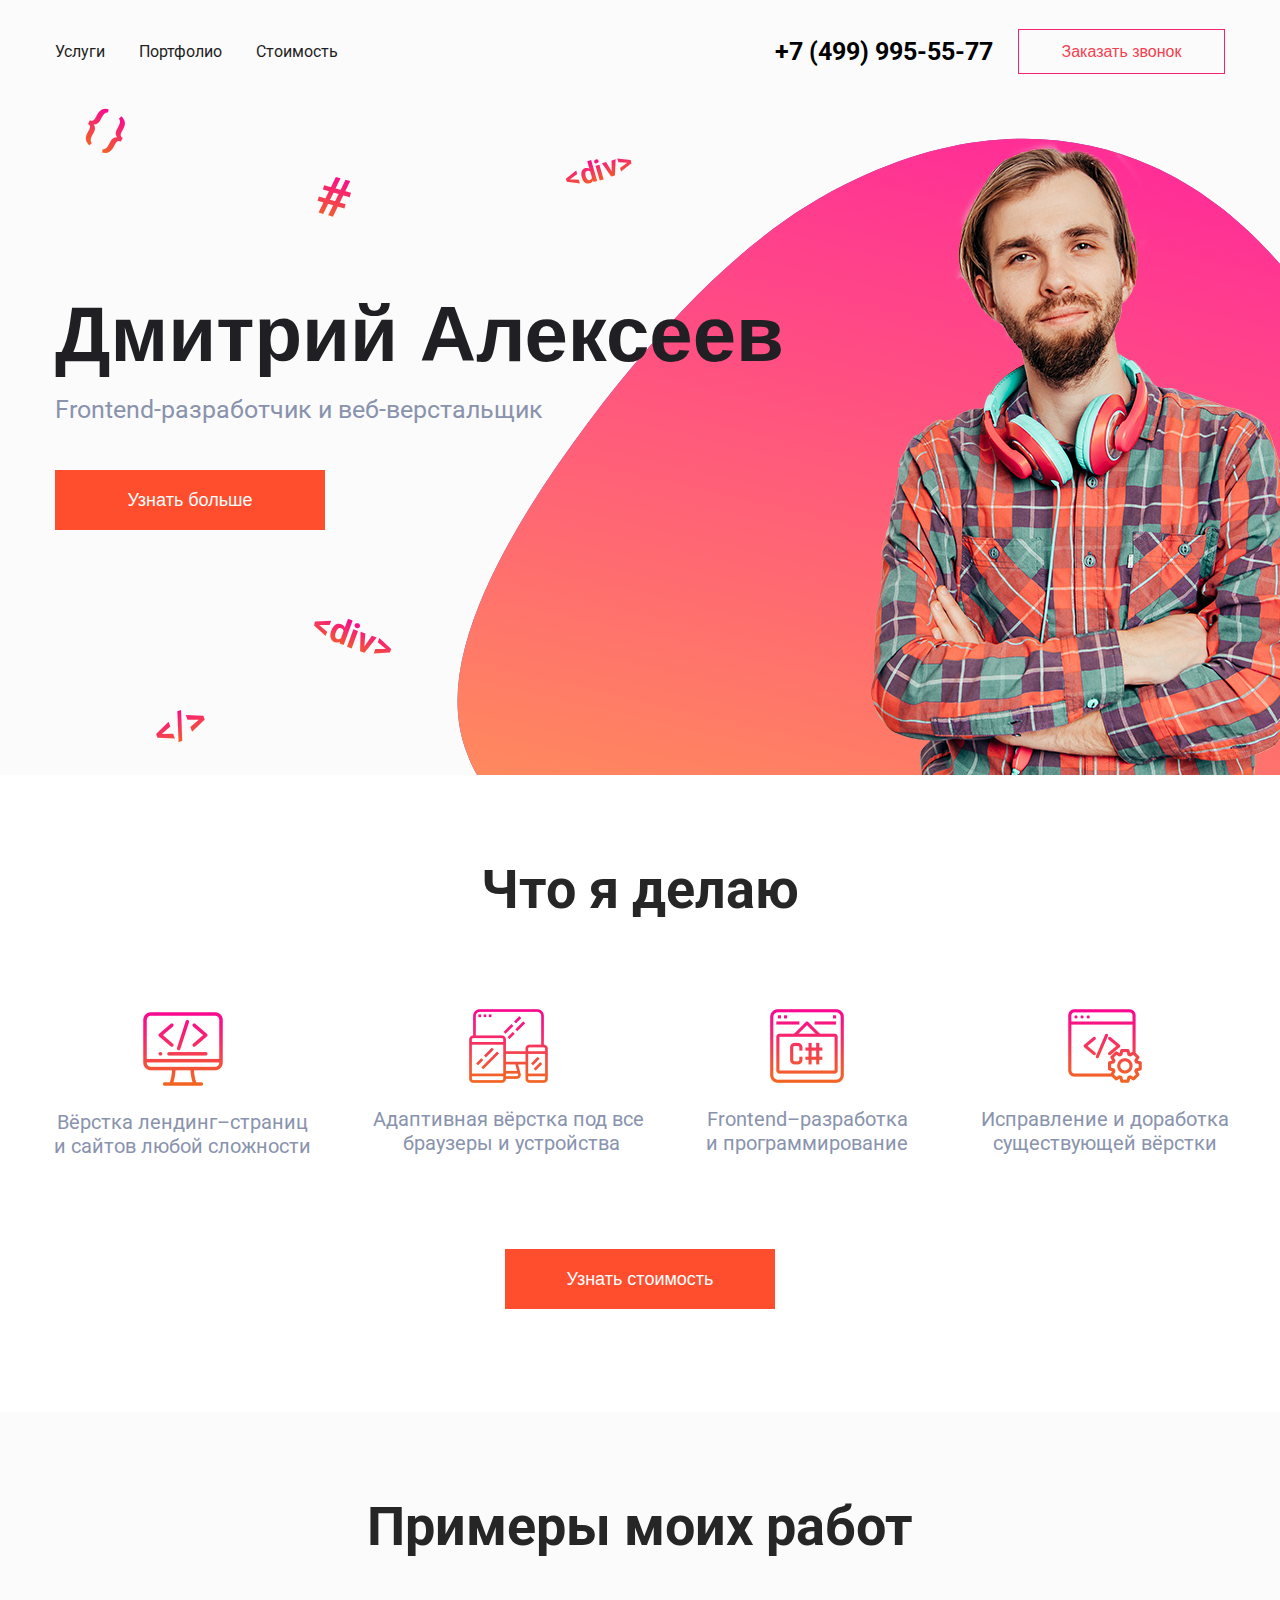
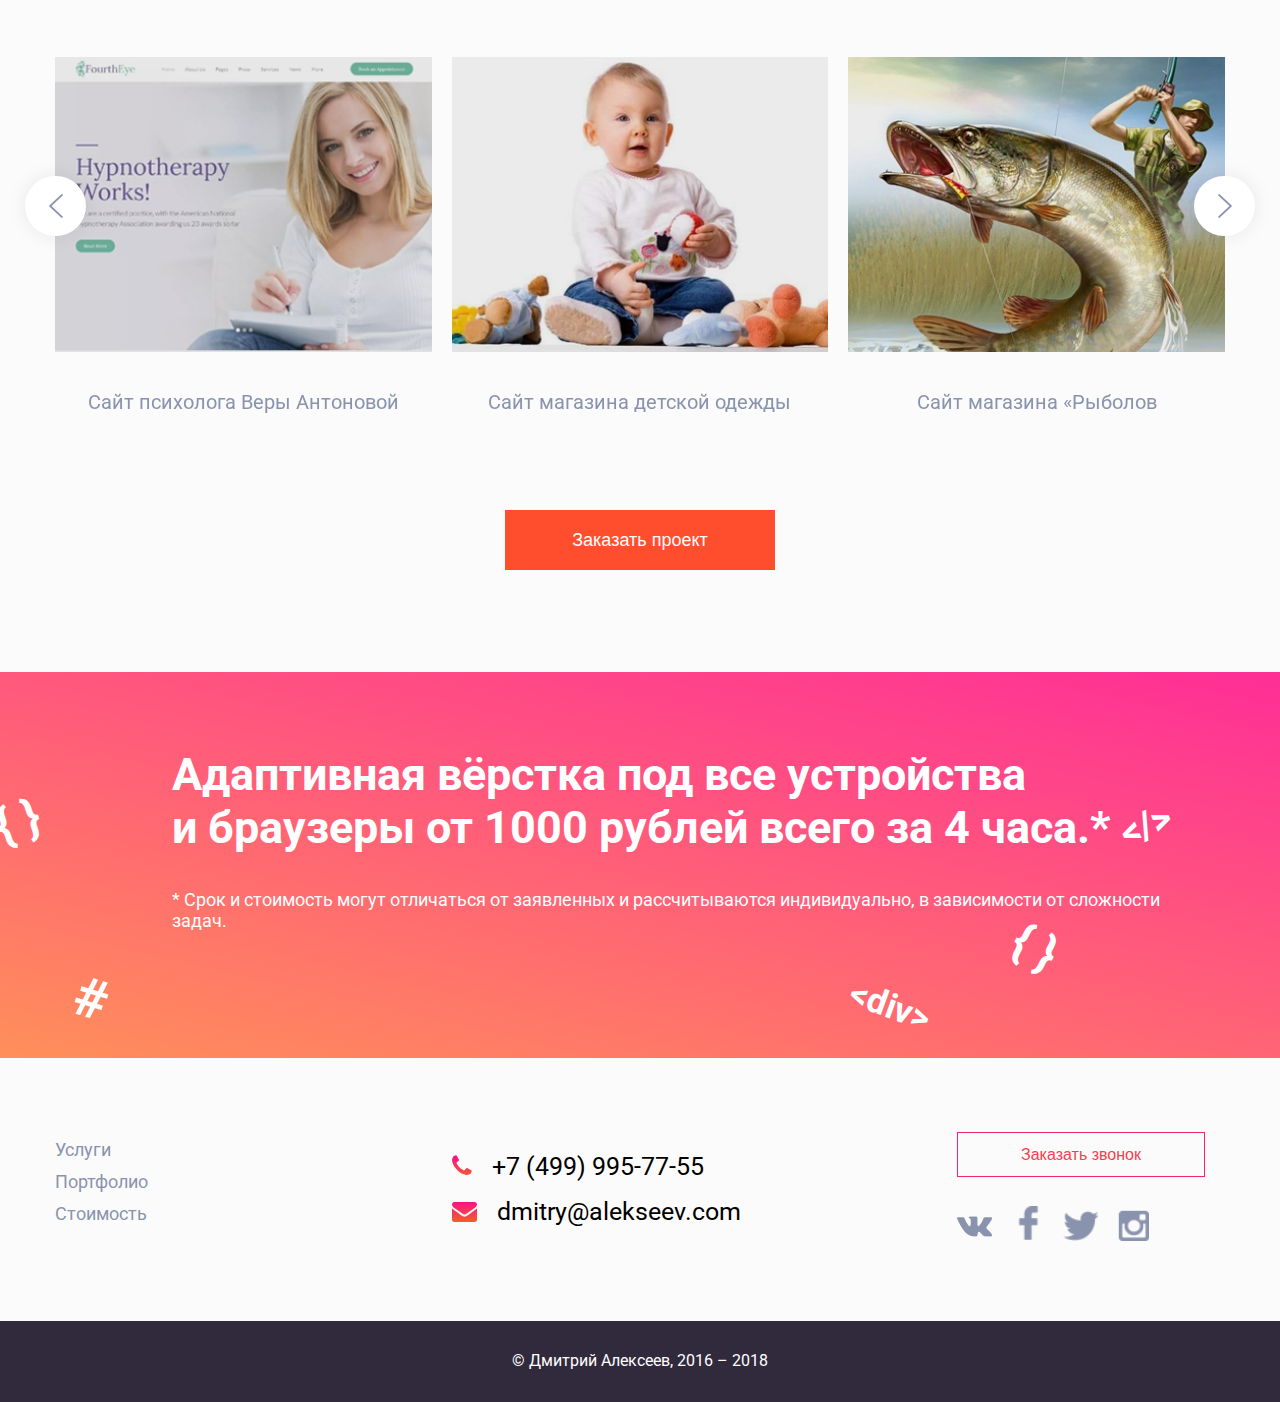
==== index.html @ 45c26850 "Добавлены HTML теги, сделана анимация тегов при загрузке страницы, добавлены Транзишины на Ховер эфф" ====
<!DOCTYPE html>
<html lang="ru">
<head>
  <meta charset="UTF-8">
  <meta name="viewport" content="width=device-width, initial-scale=1.0">
  <meta http-equiv="X-UA-Compatible" content="ie=edge">
  <link href="https://fonts.googleapis.com/css?family=Roboto:400,500,700,900&display=swap&subset=cyrillic" rel="stylesheet">
  <link href="http://allfont.ru/allfont.css?fonts=roboto-black" rel="stylesheet" type="text/css" />
  <link rel="stylesheet" href="fonts/font-awesome/css/font-awesome.min.css">
  <script type="text/javascript" nonce="7b78d84ae0e34d91a416f521a61" src="//local.adguard.org?ts=1567961744122&amp;type=content-script&amp;dmn=realfavicongenerator.net&amp;css=1&amp;js=1&amp;gcss=1&amp;rel=1&amp;rji=1"></script>
<script type="text/javascript" nonce="7b78d84ae0e34d91a416f521a61" src="//local.adguard.org?ts=1567961744122&amp;name=AdGuard%20Assistant&amp;name=AdGuard%20Extra&amp;type=user-script"></script><link rel="apple-touch-icon" sizes="180x180" href="/apple-touch-icon.png">
<link rel="icon" type="image/png" sizes="32x32" href="fonts/favicon_package/favicon-32x32.png">
<link rel="icon" type="image/png" sizes="16x16" href="fonts/favicon_package/favicon-16x16.png">
<link rel="manifest" href="/site.webmanifest">
<link rel="mask-icon" href="/safari-pinned-tab.svg" color="#5bbad5">
<meta name="msapplication-TileColor" content="#da532c">
<meta name="theme-color" content="#ffffff">
<link rel="stylesheet" href="Css/swiper.min.css">
<link rel="stylesheet" href="Css/main.css">
<link rel="stylesheet" href="css/media.css">
<title>Front-end developer</title>
</head>
<body>
<div class="modal-call">
    <div class="modal-content">
      <div class="modal-header">
        <h2 class="madal-header__heading">Заказать звонок</h2>
        <button class="close-btn"><span class="close"></span></button>
      </div>
      <div class="modal-body">
        <form action="#" class="modal-form">
          <input class="modal-form__phone" type="phone" placeholder="Введите Ваш номер телефона">
          <input class="modal-form__mail" type="email" placeholder="Введите Ваш email">
          <input class="modal-form__btn" type="submit"></input>
        </form>
      </div>
    </div>
</div>
<div class="modal-more">
  <div class="modal-content">
    <div class="modal-header">
      <h2 class="madal-header__heading">Заказать звонок</h2>
      <button class="close-btn"><span class="close"></span></button>
    </div>
    <div class="modal-body">
      <form action="#" class="modal-form">
        <input class="modal-form__name" type="text" placeholder="Введите Ваше ФИО" name="phone">
        <input class="modal-form__phone" type="phone" placeholder="Введите Ваш номер телефона" name="phone">
        <input class="modal-form__mail" type="email" placeholder="Введите Ваш email" name="mail">
        <input class="modal-form__btn" type="submit"></input>
      </form>
    </div>
  </div>
</div>
<header class="header">
  <div class="container flex-container">
      <div class="mob-menu-wrapper">
        <div class="burger">
            <a class="burger__btn" href="#">
              <span class="burger__line"></span>
            </a>
          </div>
          <nav class="nav">
            <ul class="menu">
              <li class="menu__item"><a href="#skills">Услуги</a></li>
              <li class="menu__item"><a href="#cases">Портфолио</a></li>
              <li class="menu__item"><a href="#price">Стоимость</a></li>
            </ul>
          </nav>
      </div>
        <div class="header-contact flex-container">
          <a href="tel:+7 (499) 995-55-77" class="header-contact__phone">+7 (499) 995-55-77</a>
          <button class="header-contact__button button_empty">Заказать звонок</button>
          <button class="mob-btn"><span><i class="fa fa-phone fa-2x" aria-hidden="true"></i></span></button>
        </div>
        <div class="html-tegs">
          <span class="html-teg__item header__item_div">&lt;div&gt; </span>
          <span class="html-teg__item header__item_div1">&lt;div&gt;</span>
          <span class="html-teg__item header__item_grid">#</span>
          <span class="html-teg__item header__item_brackets">{ }</span>
          <span class="html-teg__item header__item_close">&lt;/&gt;</span>
        </div> 
  </div>
      <div class="bg-wrapper">
        <div class="container">
          <div class="developer-wrapper flex-container">
            <div class="developer">
              <h1 class="developer__name">Дмитрий Алексеев</h1>
              <span class="developer__desc">Frontend-разработчик и веб-верстальщик</span>
              <button class="header__btn button_fill">Узнать больше</button>
            </div>
            <div class="developer-img">
              <img class="developer-img__photo" src="img/person.png" alt="Фото Разработчика">
            </div>
          </div>
        </div>
      </div>
</header>
<main class="main">
  <section class="skills" id="skills">
    <div class="container">
        <h2 class="heading">Что я делаю</h2>
        <div class="skills__item-wrapper flex-container">
            <div class="skills__item">
                <img src="img/tools-and-utensils.png" alt="Значек верстки" class="skills__img">
                <span class="skills__desc img-desc">Вёрстка лендинг–страниц
                    и&nbsp;сайтов любой сложности</span>
            </div>
              <div class="skills__item">
                  <img src="img/responsive.png" alt="Значек верстки" class="skills__img">
                  <span class="skills__desc img-desc">Адаптивная вёрстка под&nbsp;все
  &nbsp;браузеры и&nbsp;устройства</span>
              </div>
              <div class="skills__item">
                  <img src="img/programming.png" alt="Значек верстки" class="skills__img">
                  <span class="skills__desc img-desc">Frontend–разработка
                      и&nbsp;программирование</span>
              </div>
              <div class="skills__item">
                  <img src="img/coding.png" alt="Значек верстки" class="skills__img">
                  <span class="skills__desc img-desc">Исправление и доработка
                      существующей вёрстки</span>
              </div>
        </div>
        <button class="button_fill skills__button">Узнать стоимость</button>
    </div> 
  </section>
  <section class="cases" id="cases">
    <div class="container">
      <h2 class="heading">Примеры моих работ</h2>
      <div class="case-wrapper flex-container">
          <div class="prev"></div>
        <div class="swiper-container">
          <div class="swiper-wrapper">
              <figure class="case swiper-slide">
                  <a href="#">
                      <img class="case__img" src="img/Site_1.jpg" alt="Сайт пихолога">
                  </a>
                  <figcaption>
                      <span class="case__desc img-desc">Сайт психолога Веры Антоновой</span>
                  </figcaption>
              </figure>
              <figure class="case swiper-slide">
                  <a href="#">
                      <img class="case__img" src="img/Site_2.jpg" alt="Детский магазин">
                  </a>
                  <figcaption>
                      <span class="case__desc img-desc">Cайт магазина детской одежды</span>
                  </figcaption>
              </figure>
              <figure class="case swiper-slide">
                  <a href="#">
                      <img class="case__img" src="img/Site_3.jpg" alt="Магазин рыболова">
                  </a>
                  <figcaption>
                      <span class="case__desc img-desc">Cайт магазина «Рыболов</span>
                  </figcaption>
              </figure>
          </div>
        </div>
        <div class="swiper-pagination"></div>
        <div class="next"></div>
      </div>
    </div>
    <button class="button_fill case__button">Заказать проект</button>
  </section>
  <section class="price" id="price"> 
          <div class="container">
            <h3 class="price__title">Адаптивная вёрстка под все устройства и&nbsp;браузеры от 1000 рублей всего за&nbsp;4&nbsp;часа.*</h3>
            <div class="price__desc">
              <span class="price__desc-text">* Срок и стоимость могут отличаться от заявленных и рассчитываются  индивидуально, в зависимости от сложности задач.</span>
            </div>
            <div class="html-tegs">
              <span class="price-html-teg__item price__item_div">&lt;div&gt;</span>
              <span class="price-html-teg__item price__item_brackets1">{ }</span>
              <span class="price-html-teg__item price__item_grid">#</span>
              <span class="price-html-teg__item price__item_brackets">{ }</span>
              <span class="price-html-teg__item price__item_close">&lt;/&gt;</span>
            </div>
          </div>
  </section>
</main>
<footer class="footer">
  <div class="container flex-container">
        <ul class="footer-nav">
          <li class="footer-nav__items"><a href="#">Услуги</a></li>
          <li class="footer-nav__items"><a href="#">Портфолио</a></li>
          <li class="footer-nav__items"><a href="#">Стоимость</a></li>
        </ul>
        <div class="contacts-wrapper">
          <a class="footer-phone" href="tel: +74999957755">+7 (499) 995-77-55</a>
          <a class="footer-mail" href="mailto: dmitry@alekseev.com">dmitry@alekseev.com</a>
        </div>
        <div class="social-icon-wrapper">
          <button class="button_empty footer-btn">Заказать звонок</button>
          <ul class="socials-icons">
            <li class="socials-icons_vk"><a href="http://vk.com/jjuchara" target="_blunk"></a></li>
            <li class="socials-icons_fb"><a href="https://www.facebook.com/jjuchara" target="_blunk"></a></li>
            <li class="socials-icons_tw"><a href="https://twitter.com" target="_blunk"></a></li>
            <li class="socials-icons_ig"><a href="https://www.instagram.com/jjuchara/" target="_blunk"></a></li>
          </ul>
        </div>
  </div>
  <div class="footer-rights">
    <span class="footer-rights__text">
        © Дмитрий Алексеев, 2016 – 2018
    </span>
  </div>
</footer>
  <script src="JS/jquery-3.4.1.min.js"></script>
  <script src="JS/swiper.min.js"></script>
  <script src="JS/main.js"></script>
</body>
</html>
---- Css/main.css ----
/* font-family: 'Roboto', sans-serif; 
   font-family: 'Roboto Black', arial;
 */


/*----------  Общие стили  ----------*/
* {
  margin: 0;
  padding: 0;
  -webkit-box-sizing: border-box;
  box-sizing: border-box;
  -webkit-tap-highlight-color: transparent;
}

html,
body {
  scroll-behavior: smooth;
  overflow-x: hidden;
}

body {
  font-family: 'Roboto', sans-serif;
  font-weight: 400;
  background-color: #fbfbfb;
}

h1,
h2,
h3 {
  margin: 0;
  padding: 0;
}

a {
  text-decoration: none;
  outline: none;
}

ul {
  list-style-type: none;
}

button,
button:active,
button:focus {
  outline: none;
  border: none;
}

.container {
  max-width: 1170px;
  margin: 0 auto;
}

.flex-container {
  display: -webkit-box;
  display: -ms-flexbox;
  display: flex;
  -webkit-box-pack: justify;
  -ms-flex-pack: justify;
  justify-content: space-between;
  -webkit-box-align: center;
  -ms-flex-align: center;
  align-items: center;
  -ms-flex-wrap: wrap;
  flex-wrap: wrap;
}

.heading {
  color: #262626;
  font-size: 54px;
  font-weight: 700;
  text-align: center;
  margin-bottom: 103px;
  line-height: 1;
  padding-top: 88px;
}

.button_empty {
  display: block;
  color: #f53f4f;
  background-color: transparent;
  border: 1px solid #f82370;
  font-size: 16px;
  font-weight: 400;
  cursor: pointer;
}

.button_fill {
  display: block;
  width: 270px;
  height: 60px;
  background-color: #ff4e2e;
  font-size: 18px;
  font-weight: 400;
  color: #fff;
  cursor: pointer;
}

.img-desc {
  color: #8993ad;
  font-size: 20px;
  font-weight: 400;
}

/*=====  Header  ======*/

header {
  margin-top: 29px;
}

.menu {
  display: -webkit-box;
  display: -ms-flexbox;
  display: flex;
  padding-left: 0;
}

.nav ul li a {
  color: #1f1f24;
  font-size: 16px;
  font-weight: 400;
  margin-right: 34px;
  cursor: pointer;
  transition: color 0.3s
}

.nav ul li a:hover {
  color: #fc557c;
  text-decoration: underline;
  transition: color 0.3s;
}

.header-contact__phone {
  color: #1f1f24;
  font-size: 25px;
  font-weight: 700;
  margin-right: 25px;
}

.header-contact__button {
  width: 207px;
  height: 45px;
}

.bg-wrapper {
  background-image: url(../img/Ellipse_1.svg);
  background-repeat: no-repeat;
  background-size: contain;
  background-position: 100% 100%;
  margin-top: 64px;
}

.developer {
  -ms-flex-item-align: center;
  align-self: center;
  margin-right: -40px;
  transform: translateY(-44px);
}

.developer__name {
  color: #1f1f24;
  font-family: 'Roboto Black', arial;
  font-size: 78px;
  font-weight: 900;
  line-height: 1;
  margin-bottom: 22px;
}

.developer__desc {
  display: block;
  color: #8993ad;
  font-size: 25px;
  font-weight: 400;
  margin-bottom: 46px;
}

.developer-img {
  margin-right: -81px;
}

.developer-img__photo {
  width: 100%;
  height: auto;
  display: block;
}

/*----------  Что я делаю секция  ----------*/
.skills {
  background-color: #fff;
  padding-bottom: 103px;
}

.skills__item-wrapper {
  margin-bottom: 83px;
}

.skills__item:first-child {
  transform: translate(-10px, -8px);
}

.skills__item {
  transform: translate(18px, -11px);
}

.skills__img {
  display: block;
  margin: 0 auto;
  margin-bottom: 24px;
}

.skills__desc {
  display: block;
  width: 275px;
  text-align: center;
  margin: 0 auto;
}

.skills__button {
  display: block;
  margin: 0 auto;
}

/*---------- Примеры моих работ cекция  ----------*/
.case-wrapper {
  position: relative;
}

.case__img {
  margin-bottom: 34px;
}

.case figcaption {
  text-align: center;
}

.case__desc {
  -ms-flex-item-align: center;
  align-self: center;
}

.case__button {
  margin: 0 auto;
  margin-top: 96px;
  margin-bottom: 102px;
}

/*----------  Цена секция  ----------*/
.price {
  background-color: #ebebeb;
  background-image: linear-gradient(13deg, #ff8f5a 0%, #ff2f96 99%, #ff2f96 100%);
}

.price__title {
  color: #ffffff;
  font-size: 45px;
  width: 85%;
  font-weight: 700;
  margin: 0 auto;
  margin-right: 59px;
  padding-top: 76px;
  padding-bottom: 35px;
}

.price__desc {
  color: #ffffff;
  font-size: 18px;
  font-weight: 400;
  padding-bottom: 80px;
}

.price__desc-text {
  display: block;
  width: 85%;
  margin: 0 auto;
  margin-right: 59px;
}

/*----------  Footer  ----------*/
footer {
  margin-top: 74px;
}

.footer-nav a {
  color: #8993ad;
  font-size: 18px;
  font-weight: 400;
  padding-left: 0;
}

.footer-nav__items {
  margin-bottom: 11px;
  cursor: pointer;
}

.footer-nav__items:last-child {
  margin-bottom: 15px;
}

footer ul li a {
  transition: color 0.3s
}

footer ul li a:hover {
  color: #fc557c;
  text-decoration: underline;
  transition: color 0.3s
}

.contacts-wrapper {
  margin-left: 87px;
}

.footer-phone::before {
  font-family: FontAwesome;
  content: "\f095";
  padding-right: 20px;
  background: -webkit-gradient(linear, left bottom, left top, from(#f26522), color-stop(99%, #fa0891), to(#fa0891));
  background: linear-gradient(to top, #f26522 0%, #fa0891 99%, #fa0891 100%);
  background-clip: text;
  -webkit-background-clip: text;
  -webkit-text-fill-color: transparent;
  display: initial;
}

.footer-phone {
  display: block;
  margin-bottom: 20px;
  font-size: 25px;
  color: #000000;
  font-weight: 400;
  line-height: 1;
}

a[href^="tel:"] {
  text-decoration: none;
  color: #000000;
  transition: color 0.3s
}

a[href^="tel:"]:hover {
  text-decoration: none;
  color: #fc557c;
  transition: color 0.3s
}

.footer-mail::before {
  font-family: FontAwesome;
  content: "\f0e0";
  padding-right: 20px;
  background: -webkit-gradient(linear, left bottom, left top, from(#f26522), color-stop(99%, #fa0891), to(#fa0891));
  background: linear-gradient(to top, #f26522 0%, #fa0891 99%, #fa0891 100%);
  background-clip: text;
  -webkit-background-clip: text;
  -webkit-text-fill-color: transparent;
  display: initial;
}

.footer-mail {
  display: block;
  font-size: 25px;
  color: #000000;
  font-weight: 400;
  line-height: 1;
  margin-top: 20px;
}

a[href^="mailto:"] {
  text-decoration: none;
  color: #000000;
  transition: color 0.3s
}

a[href^="mailto:"]:hover {
  text-decoration: none;
  color: #fc557c;
  transition: color 0.3s
}

.social-icon-wrapper {
  margin-right: 20px;
}

.socials-icons {
  width: 100%;
  padding-left: 0;
  margin-top: 29px;
}

.socials-icons li {
  display: inline-block;
  padding-right: 14px;
}

.socials-icons_vk a {
  display: block;
  width: 35px;
  height: 35px;
  background-image: url(../img/4-layers.png);
  background-repeat: no-repeat;
  background-position: 0%;
  cursor: pointer;
}

.socials-icons_fb a {
  display: block;
  width: 35px;
  height: 35px;
  background: url(../img/4-layers.png) no-repeat 35% / cover;
  cursor: pointer;
}

.socials-icons_tw a {
  display: block;
  width: 35px;
  height: 35px;
  background: url(../img/4-layers.png) no-repeat 67% / cover;
  cursor: pointer;
}

.socials-icons_ig a {
  display: block;
  width: 35px;
  height: 35px;
  background: url(../img/4-layers.png) no-repeat 101% / cover;
  cursor: pointer;
}

.footer-btn {
  width: 248px;
  height: 45px;
}

.footer-rights {
  background-color: #31293c;
  text-align: center;
  margin-top: 76px;
}

.footer-rights__text {
  display: block;
  color: #ffffff;
  font-size: 16px;
  font-weight: 400;
  line-height: 1;
  padding-top: 32px;
  padding-bottom: 33px;
}

/*----------  Всплывающие HTML Теги  ----------*/
.html-tegs {
  display: inline-block;
  width: 100%;
  height: 0;
  transition: 2s;
  transition-delay: 1s;
}

.html-teg__item {
  display: inline-block;
  background-image: -webkit-gradient(linear, left bottom, left top, from(#f26522), color-stop(99%, #fa0891), to(#fa0891));
  background-image: linear-gradient(to top, #f26522 0%, #fa0891 99%, #fa0891 100%);
  background-clip: text;
  -webkit-background-clip: text;
  -webkit-text-fill-color: transparent;
  color: #6055c4;
}

.header__item_close {
  transform: translate(0vw, 0vh) rotate(-21deg);
  font-size: 38px;
  font-weight: 700;
  line-height: 33.97px;
}
.header__item_close_onload {
  transform: translate(-14vw, 44vh) rotate(-21deg);
  transition: 1s ease;
}

.header__item_div {
  transform: translate(0vw, 0vh)rotate(20deg);
  font-size: 35px;
  font-weight: 700;
  line-height: 31.75px;
}

.header__item_div_onload {
  transform: translate(27vw, 34vh)rotate(20deg);
  transition: 1s ease;
}

.header__item_div1 {
  transform: translate(0vw, 0vh) rotate(-16deg); 
  font-size: 29px;
  font-weight: 700;
  line-height: 26.07px;
}

.header__item_div1_onload {
  transform: translate(15vw, 7vh) rotate(-16deg);
  transition: 1s ease; 
}

.header__item_grid {
  transform: translate(0vw, 0vh) rotate(16deg);
  font-size: 55px;
  font-weight: 700;
  line-height: 49.43px;
}
.header__item_grid_onload {
  transform: translate(-15vw, 22vh) rotate(16deg);
  transition: 1s ease; 
}

.header__item_brackets {
  transform: translate(0vw, 0vh) rotate(28deg);
  font-size: 43px;
  height: 43px;
  font-weight: 700;
  line-height: 38.97px;
}
.header__item_brackets_onload {
  transform: translate(-23vw, 3vh) rotate(28deg);
  transition: 1s ease; 
}

.price-html-teg__item {
  display: inline-block;
  color: #fff;
}

.price__item_div {
  transform: translate(62vw, -4vh) rotate(20deg);
  font-size: 35px;
  font-weight: 700;
  line-height: 31.75px;
}

.price__item_brackets {
  transform: translate(-20vw, -24vh) rotate(-18deg);
  font-size: 48px;
  font-weight: 700;
  line-height: 42.86px;
}

.price__item_brackets1 {
  transform: translate(68vw, -10vh) rotate(27deg);
  font-size: 48px;
  font-weight: 700;
  line-height: 42.86px;
}

.price__item_grid {
  transform: translate(-9vw, -4vh) rotate(17deg);
  font-size: 55px;
  font-weight: 700;
  line-height: 49.43px;
}

.price__item_close {
  transform: translate(52vw, -24vh) rotate(-23deg);
  font-size: 38px;
  font-weight: 700;
  line-height: 33.97px;
}

@media (max-width: 1460px) {
  .header__item_close_onload {
    transform: translate(-11vw, 69vh) rotate(-21deg);
  }
  .header__item_div_onload {
    transform: translate(20vw, 59vh)rotate(20deg);
  }
  .header__item_div1_onload {
    transform: translate(33vw, 7vh) rotate(-16deg);
  }
  .header__item_grid_onload {
    transform: translate(8vw, 11vh) rotate(16deg);
  }
  .header__item_brackets_onload {
    transform: translate(-13vw, 3vh) rotate(28deg);
  }
  .price__item_close {
    transform: translate(66vw, -24vh) rotate(-23deg);
  }
  .price__item_brackets {
    transform: translate(-18vw, -24vh) rotate(-18deg);
  }
}
@media (max-width: 1140px) {
  .header__item_close_onload {
    transform: translate(9vw, 76vh) rotate(-21deg);
  }
  .header__item_div_onload {
    transform: translate(37vw, 11vh)rotate(20deg);
  }
  .header__item_div1_onload {
    transform: translate(75vw, 4vh) rotate(-16deg);
  }
  .header__item_grid_onload {
    transform: translate(-11vw, 81vh) rotate(16deg);
  }
  .price__item_brackets {
    transform: translate(6vw, -51vh) rotate(-18deg);
  }
  .price__item_close {
    transform: translate(40vw, -51vh) rotate(-23deg);
  }
  .price__item_div {
    transform: translate(39vw, -9vh) rotate(20deg);
  }
}
@media (max-width: 920px) {
  .header__item_close_onload {
    transform: translate(36vw, 27vh) rotate(-21deg);
  }
}
@media (max-width: 768px) {
  .header__item_close_onload {
    transform: translate(3vw, -3vh) rotate(-21deg)
  }
  .header__item_div_onload {
    transform: translate(14vw, 17vh)rotate(20deg);
  }
  .header__item_div1_onload {
    transform: translate(52vw, 1vh) rotate(-16deg);
  }
  .header__item_grid_onload {
    transform: translate(-10vw, 34vh) rotate(16deg);
  }
  .header__item_brackets_onload {
    transform: translate(-13vw, 3vh) rotate(28deg);
  }
  .price__item_div {
    font-size: 23px;
  }
  .price__item_brackets {
    transform: translate(-2vw, -43vh) rotate(-18deg);
    font-size: 23px;
  }
  .price__item_brackets1 {
    font-size: 23px;
  }
  .price__item_grid {
    font-size: 23px;
  }
  .price__item_close {
    transform: translate(52vw, -42vh) rotate(-23deg);
    font-size: 23px;
  }
}

@media (max-width: 570px) {
  .header__item_close_onload {
    transform: translate(32vw, 1vh) rotate(-21deg);
    font-size: 22px;
  }
  .header__item_div_onload {
    transform: translate(6vw, 17vh)rotate(20deg);
    font-size: 22px;
  }
  .header__item_div1_onload {
    display: none;
  }
  .header__item_grid_onload {
    transform: translate(20vw, 7vh) rotate(16deg);
    font-size: 22px;
  }
  .header__item_brackets_onload {
    transform: translate(-5vw, 1vh) rotate(28deg);
    font-size: 22px;
  }
  .price__item_div {
    display: none;
  }
  .price__item_brackets {
    display: none;
  }
  .price__item_brackets1 {
    display: none;
  }
  .price__item_grid {
    display: none;
  }
  .price__item_close {
    display: none;
  }
}

@media (max-width: 400px) {
  .header__item_close_onload {
    transform: translate(32vw, 1vh) rotate(-21deg);
    font-size: 22px;
  }
  .header__item_div_onload {
    transform: translate(6vw, 17vh)rotate(20deg);
    font-size: 22px;
  }
  .header__item_div1_onload {
    display: none;
    transform: translate(52vw, 1vh) rotate(-16deg);
    font-size: 22px;
  }
  .header__item_grid_onload {
    transform: translate(20vw, 7vh) rotate(16deg);
    font-size: 22px;
  }
  .header__item_brackets_onload {
    transform: translate(-5vw, 1vh) rotate(28deg);
    font-size: 22px;
  }
}

/*----------  Бургер ----------*/
.burger {
  display: -webkit-box;
  display: -ms-flexbox;
  display: none;
  -webkit-box-align: center;
  -ms-flex-align: center;
  align-items: center;
}

.burger__btn {
  display: block;
  width: 45px;
  height: 32px;
  background-color: #fff;
  position: relative;
}

.burger__btn span,
.burger__btn span::before,
.burger__btn span::after {
  position: absolute;
  top: 50%;
  margin-top: -3px;
  left: 50%;
  margin-left: -23px;
  width: 46px;
  height: 5px;
  background-color: #6c6b86;
  background-image: linear-gradient(13deg, #ff8f5a 0%, #ff2f96 99%, #ff2f96 100%);
  cursor: pointer;
}

.burger__btn span::before,
.burger__btn span::after {
  content: '';
  display: block;
  -webkit-transition: 0.2s;
  transition: 0.2s;
}

.burger__btn span::before {
  -webkit-transform: translateY(-10px);
  transform: translateY(-10px);
}

.burger__btn span::after {
  -webkit-transform: translateY(10px);
  transform: translateY(10px);
}

.burger__btn_active span {
  height: 0;
}

.burger__btn_active span:before {
  -webkit-transform: rotate(-45deg);
  transform: rotate(-45deg);
  width: 45px;
}

.burger__btn_active span:after {
  -webkit-transform: rotate(45deg);
  transform: rotate(45deg);
  width: 45px;
  -webkit-transform-origin: center;
  transform-origin: center;
}

/*----------  Круглая кнопка телефона мобильной версии  ----------*/
.mob-btn {
  display: none;
  width: 35px;
  height: 35px;
  border-radius: 50px;
  background-image: -webkit-gradient(linear, left bottom, left top, from(#f26522), color-stop(99%, #fa0891), to(#fa0891));
  background-image: linear-gradient(to top, #f26522 0%, #fa0891 99%, #fa0891 100%);
  cursor: pointer;
  z-index: 9;
}

.mob-btn span {
  display: block;
  width: 33px;
  height: 33px;
  padding: 7px;
  border-radius: 50px;
  background-color: #fff;
  -webkit-transform: translate(1px);
  transform: translate(1px);
  z-index: 9;
}

.fa-phone {
  background-image: -webkit-gradient(linear, left bottom, left top, from(#f26522), color-stop(99%, #fa0891), to(#fa0891));
  background-image: linear-gradient(to top, #f26522 0%, #fa0891 99%, #fa0891 100%);
  background-clip: text;
  -webkit-background-clip: text;
  -webkit-text-fill-color: transparent;
  color: #6055c4;
}

/*----------  Настройка Слайдера  ----------*/
.swiper-container {
  width: 100%;
}

.swiper-container img {
  width: 100%;
  height: auto;
}

.prev {
  display: block;
  width: 61px;
  height: 60px;
  border-radius: 100px;
  -webkit-box-shadow: 0 0 20px rgba(0, 0, 0, 0.08);
  box-shadow: 0 0 20px rgba(0, 0, 0, 0.08);
  background-color: #ffffff;
  position: absolute;
  left: -30px;
  bottom: 50%;
  background-image: url(../img/left-arrow.png);
  background-position: center;
  background-repeat: no-repeat;
  z-index: 9;
  outline: none;
}

.next {
  display: block;
  width: 61px;
  height: 60px;
  border-radius: 100px;
  -webkit-box-shadow: 0 0 20px rgba(0, 0, 0, 0.08);
  box-shadow: 0 0 20px rgba(0, 0, 0, 0.08);
  background-color: #ffffff;
  position: absolute;
  right: -30px;
  bottom: 50%;
  background-image: url(../img/right-arrow.png);
  background-position: center;
  background-repeat: no-repeat;
  z-index: 9;
  outline: none;
}

@media screen and (max-width: 1024px) {
  .prev, .next {
    display: none;
  }
}

.swiper-pagination {
  width: 100%;
  margin: 0 auto;
  bottom: -118px;
}

.swiper-pagination-bullet {
  margin-right: 30px;
  width: 18px;
  height: 18px;
  background-color: #857f7f; /* Цвет поментять на #ebebeb после того как сделаю*/
  border-radius: 100%;
  text-indent: -9999px;
  outline: none;
}

.swiper-pagination-bullet-active {
  background-color: #ff4e2e;
  outline: none;
}

/*----------  Pop-up menu   ----------*/
.stop-scrolling {
  width: 100%;
	overflow-y: hidden;
  }

.modal-call, .modal-more {
  display: none;
  position: fixed;
  background-color: rgba(0, 0, 0, 0.8);
  width: 100%;
  height: 100%;
  z-index: 99;
  overflow: hidden;
}

.modal_active {
  display: block;
}

.modal-content {
  position: relative;
  display: flex;
  flex-direction: column;
  align-items: center;
  justify-content: center;
  width: 0;
  margin: 0 auto;
  margin-top: 50px;
  background-color: #ebebeb;
  border-radius: 20px;
}

.modal-more .modal-content {
  position: relative;
  display: flex;
  flex-direction: column;
  align-items: center;
  justify-content: center;
  width: 300px;
  height: 320px;
  margin: 0 auto;
  margin-top: 50px;
  background-color: #ebebeb;
  border-radius: 20px;
}

.modal-header {
  margin-bottom: 25px;
  font-size: 22px;
}

.madal-header__heading {
  margin-top: 25px;
  width: 100%;
  font-size: 22px;
}

.close-btn {
  position: absolute;
  top: 10px;
  right: 10px;
  display: flex;
  justify-content: center;
  align-items: center;
  background-color: transparent;
  width: 20px;
  height: 20px;
  cursor: pointer;
}

.close {
  display: block;
  width: 20px;
  height: 2px;
  background-color: #000000;
  transform-origin: center;
  transform: rotate(45deg);
  
}
.close::after {
  content: '';
  width: 20px;
  height: 2px;
  display: block;
  background-color: #000000;
  transform: rotate(90deg);
}

.modal-body {
  width: 100%;
}

.modal-form {
  width: 100%;
  display: flex;
  flex-direction: column;
  padding: 0 20px;
}

.modal-form__phone, 
.modal-form__mail, 
.modal-form__name  {
  width: 100%;
  height: 40px;
  font-size: 16px;
  margin-bottom: 20px;
  padding-left: 20px;
  border-radius: 10px;
  outline: none;
  border: none;
}

.modal-form__btn {
  width: 100%;
  height: 40px;
  margin-bottom: 25px;
  font-size: 16px;
  border-radius: 10px;
  background-color: #f26522;
  outline: none;
  border: none;
}
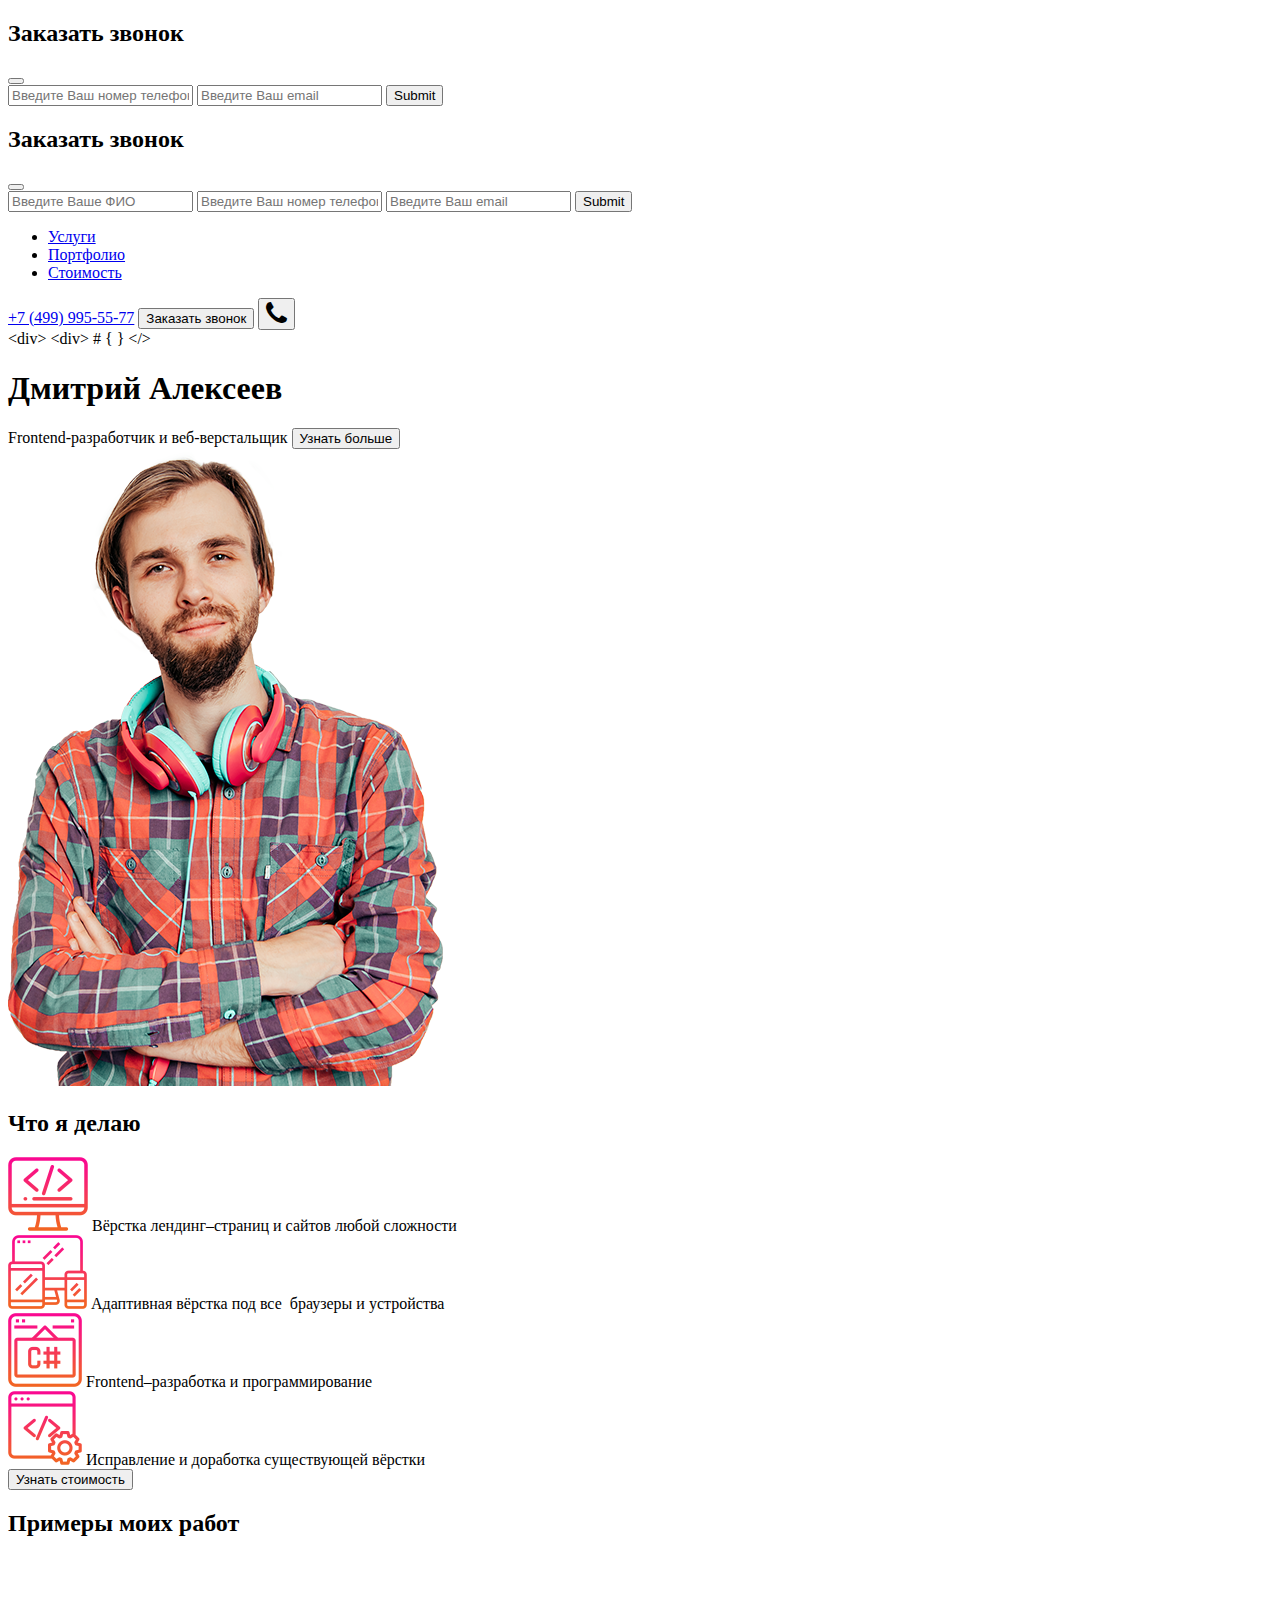
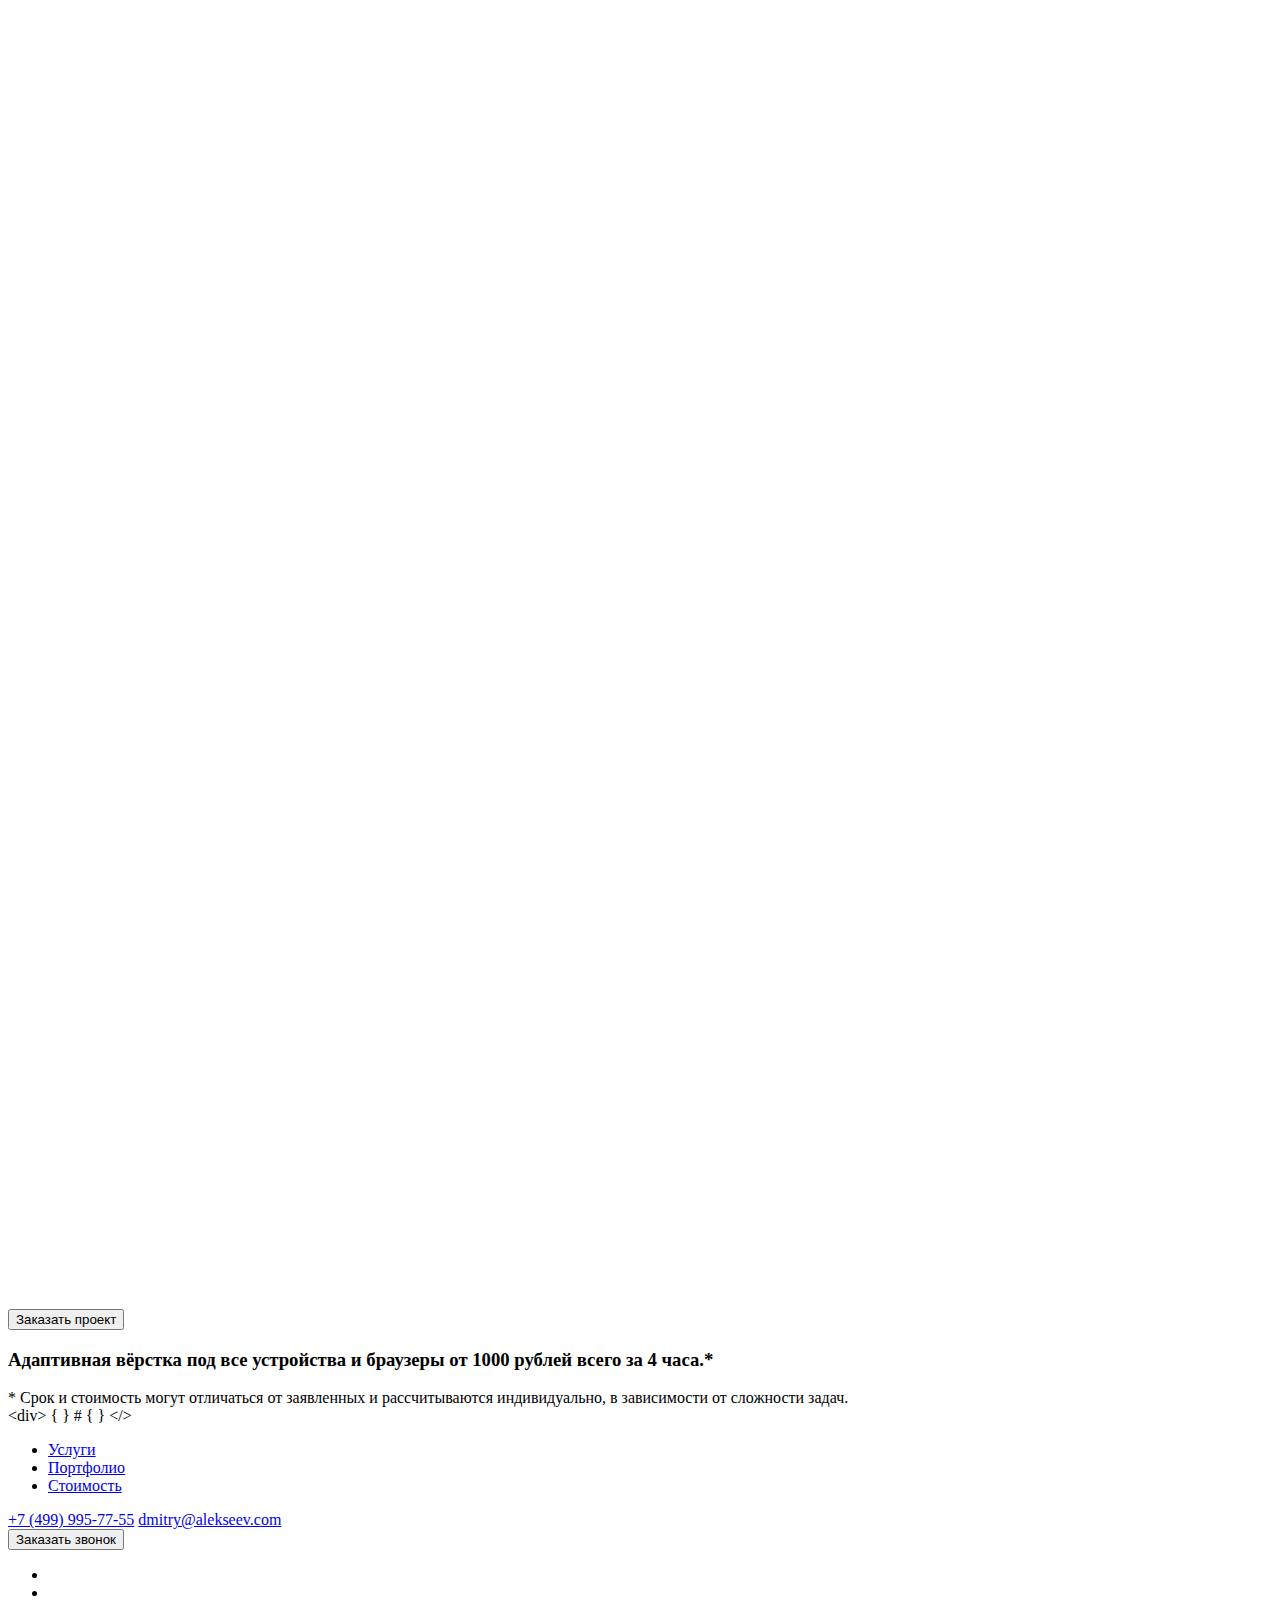
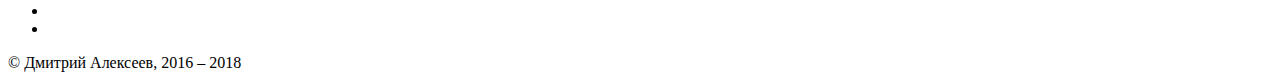
==== commit 9f335e15: "Added normalize.css" ====
--- a/index.html
+++ b/index.html
@@ -7,18 +7,19 @@
   <link href="https://fonts.googleapis.com/css?family=Roboto:400,500,700,900&display=swap&subset=cyrillic" rel="stylesheet">
   <link href="http://allfont.ru/allfont.css?fonts=roboto-black" rel="stylesheet" type="text/css" />
   <link rel="stylesheet" href="fonts/font-awesome/css/font-awesome.min.css">
-  <script type="text/javascript" nonce="7b78d84ae0e34d91a416f521a61" src="//local.adguard.org?ts=1567961744122&amp;type=content-script&amp;dmn=realfavicongenerator.net&amp;css=1&amp;js=1&amp;gcss=1&amp;rel=1&amp;rji=1"></script>
-<script type="text/javascript" nonce="7b78d84ae0e34d91a416f521a61" src="//local.adguard.org?ts=1567961744122&amp;name=AdGuard%20Assistant&amp;name=AdGuard%20Extra&amp;type=user-script"></script><link rel="apple-touch-icon" sizes="180x180" href="/apple-touch-icon.png">
-<link rel="icon" type="image/png" sizes="32x32" href="fonts/favicon_package/favicon-32x32.png">
-<link rel="icon" type="image/png" sizes="16x16" href="fonts/favicon_package/favicon-16x16.png">
-<link rel="manifest" href="/site.webmanifest">
-<link rel="mask-icon" href="/safari-pinned-tab.svg" color="#5bbad5">
-<meta name="msapplication-TileColor" content="#da532c">
-<meta name="theme-color" content="#ffffff">
-<link rel="stylesheet" href="Css/swiper.min.css">
-<link rel="stylesheet" href="Css/main.css">
-<link rel="stylesheet" href="css/media.css">
-<title>Front-end developer</title>
+  <script nonce="7b78d84ae0e34d91a416f521a61" src="//local.adguard.org?ts=1567961744122&amp;type=content-script&amp;dmn=realfavicongenerator.net&amp;css=1&amp;js=1&amp;gcss=1&amp;rel=1&amp;rji=1"></script>
+  <script nonce="7b78d84ae0e34d91a416f521a61" src="//local.adguard.org?ts=1567961744122&amp;name=AdGuard%20Assistant&amp;name=AdGuard%20Extra&amp;type=user-script"></script><link rel="apple-touch-icon" sizes="180x180" href="/apple-touch-icon.png">
+  <link rel="icon" type="image/png" sizes="32x32" href="fonts/favicon_package/favicon-32x32.png">
+  <link rel="icon" type="image/png" sizes="16x16" href="fonts/favicon_package/favicon-16x16.png">
+  <link rel="manifest" href="/site.webmanifest">
+  <link rel="mask-icon" href="/safari-pinned-tab.svg" color="#5bbad5">
+  <meta name="msapplication-TileColor" content="#da532c">
+  <meta name="theme-color" content="#ffffff">
+  <link rel="stylesheet" href="css/normalize.css">
+  <link rel="stylesheet" href="css/swiper.min.css">
+  <link rel="stylesheet" href="css/main.css">
+  <link rel="stylesheet" href="css/media.css">
+  <title>Front-end developer</title>
 </head>
 <body>
 <div class="modal-call">
@@ -29,9 +30,9 @@
       </div>
       <div class="modal-body">
         <form action="#" class="modal-form">
-          <input class="modal-form__phone" type="phone" placeholder="Введите Ваш номер телефона">
+          <input class="modal-form__phone" type="text" placeholder="Введите Ваш номер телефона">
           <input class="modal-form__mail" type="email" placeholder="Введите Ваш email">
-          <input class="modal-form__btn" type="submit"></input>
+          <input class="modal-form__btn" type="submit">
         </form>
       </div>
     </div>
@@ -45,9 +46,9 @@
     <div class="modal-body">
       <form action="#" class="modal-form">
         <input class="modal-form__name" type="text" placeholder="Введите Ваше ФИО" name="phone">
-        <input class="modal-form__phone" type="phone" placeholder="Введите Ваш номер телефона" name="phone">
+        <input class="modal-form__phone" type="text" placeholder="Введите Ваш номер телефона" name="phone">
         <input class="modal-form__mail" type="email" placeholder="Введите Ваш email" name="mail">
-        <input class="modal-form__btn" type="submit"></input>
+        <input class="modal-form__btn" type="submit">
       </form>
     </div>
   </div>
@@ -69,7 +70,7 @@
           </nav>
       </div>
         <div class="header-contact flex-container">
-          <a href="tel:+7 (499) 995-55-77" class="header-contact__phone">+7 (499) 995-55-77</a>
+          <a href="tel:+74999955577" class="header-contact__phone">+7 (499) 995-55-77</a>
           <button class="header-contact__button button_empty">Заказать звонок</button>
           <button class="mob-btn"><span><i class="fa fa-phone fa-2x" aria-hidden="true"></i></span></button>
         </div>
@@ -188,16 +189,16 @@
           <li class="footer-nav__items"><a href="#">Стоимость</a></li>
         </ul>
         <div class="contacts-wrapper">
-          <a class="footer-phone" href="tel: +74999957755">+7 (499) 995-77-55</a>
-          <a class="footer-mail" href="mailto: dmitry@alekseev.com">dmitry@alekseev.com</a>
+          <a class="footer-phone" href="tel:+74999957755">+7 (499) 995-77-55</a>
+          <a class="footer-mail" href="mailto:dmitry@alekseev.com">dmitry@alekseev.com</a>
         </div>
         <div class="social-icon-wrapper">
           <button class="button_empty footer-btn">Заказать звонок</button>
           <ul class="socials-icons">
-            <li class="socials-icons_vk"><a href="http://vk.com/jjuchara" target="_blunk"></a></li>
-            <li class="socials-icons_fb"><a href="https://www.facebook.com/jjuchara" target="_blunk"></a></li>
-            <li class="socials-icons_tw"><a href="https://twitter.com" target="_blunk"></a></li>
-            <li class="socials-icons_ig"><a href="https://www.instagram.com/jjuchara/" target="_blunk"></a></li>
+            <li class="socials-icons_vk"><a href="http://vk.com/jjuchara" target="_blank"></a></li>
+            <li class="socials-icons_fb"><a href="https://www.facebook.com/jjuchara" target="_blank"></a></li>
+            <li class="socials-icons_tw"><a href="https://twitter.com" target="_blank"></a></li>
+            <li class="socials-icons_ig"><a href="https://www.instagram.com/jjuchara/" target="_blank"></a></li>
           </ul>
         </div>
   </div>
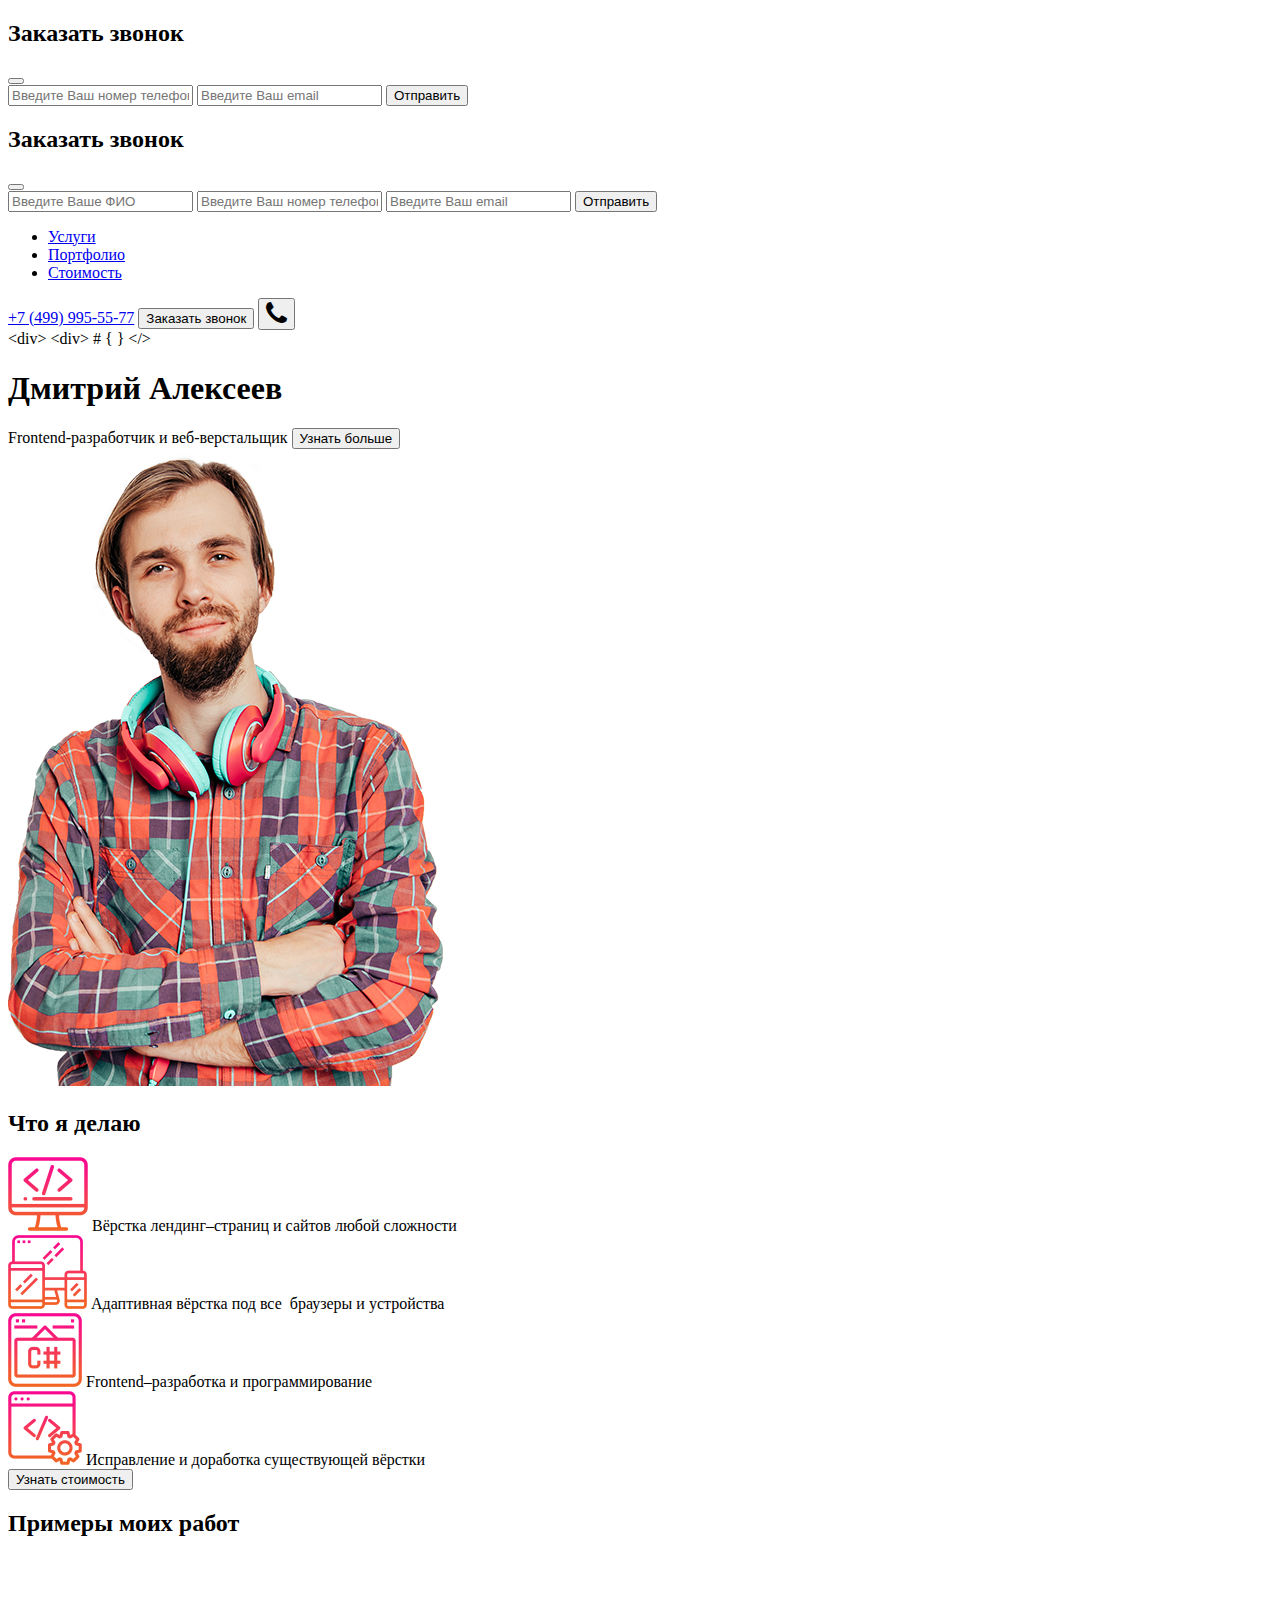
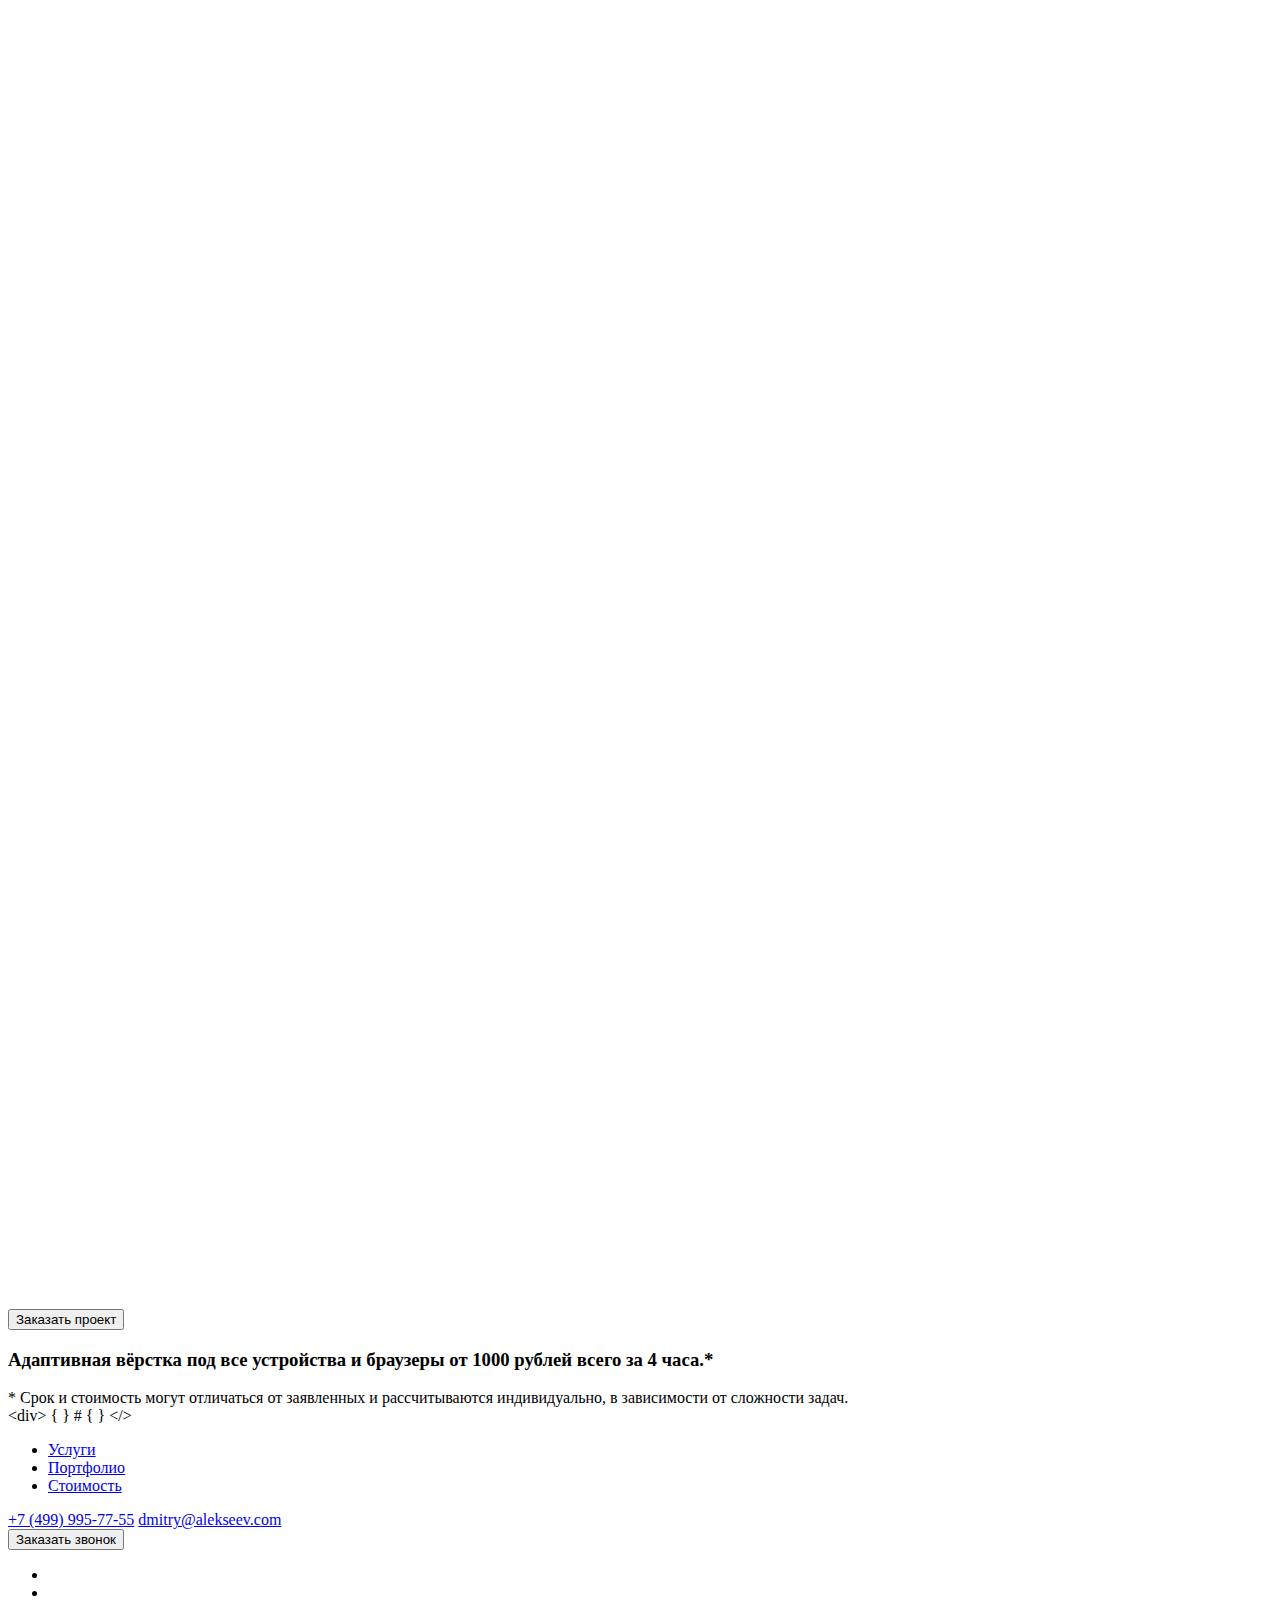
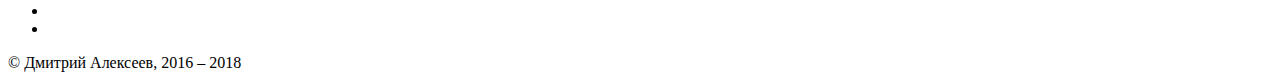
==== commit 4289e991: "Fixed bugs on mobile and beautify code" ====
--- a/index.html
+++ b/index.html
@@ -1,14 +1,21 @@
 <!DOCTYPE html>
 <html lang="ru">
+
 <head>
   <meta charset="UTF-8">
   <meta name="viewport" content="width=device-width, initial-scale=1.0">
   <meta http-equiv="X-UA-Compatible" content="ie=edge">
-  <link href="https://fonts.googleapis.com/css?family=Roboto:400,500,700,900&display=swap&subset=cyrillic" rel="stylesheet">
+  <link href="https://fonts.googleapis.com/css?family=Roboto:400,500,700,900&display=swap&subset=cyrillic"
+    rel="stylesheet">
   <link href="http://allfont.ru/allfont.css?fonts=roboto-black" rel="stylesheet" type="text/css" />
   <link rel="stylesheet" href="fonts/font-awesome/css/font-awesome.min.css">
-  <script nonce="7b78d84ae0e34d91a416f521a61" src="//local.adguard.org?ts=1567961744122&amp;type=content-script&amp;dmn=realfavicongenerator.net&amp;css=1&amp;js=1&amp;gcss=1&amp;rel=1&amp;rji=1"></script>
-  <script nonce="7b78d84ae0e34d91a416f521a61" src="//local.adguard.org?ts=1567961744122&amp;name=AdGuard%20Assistant&amp;name=AdGuard%20Extra&amp;type=user-script"></script><link rel="apple-touch-icon" sizes="180x180" href="/apple-touch-icon.png">
+  <script nonce="7b78d84ae0e34d91a416f521a61"
+    src="//local.adguard.org?ts=1567961744122&amp;type=content-script&amp;dmn=realfavicongenerator.net&amp;css=1&amp;js=1&amp;gcss=1&amp;rel=1&amp;rji=1">
+  </script>
+  <script nonce="7b78d84ae0e34d91a416f521a61"
+    src="//local.adguard.org?ts=1567961744122&amp;name=AdGuard%20Assistant&amp;name=AdGuard%20Extra&amp;type=user-script">
+  </script>
+  <link rel="apple-touch-icon" sizes="180x180" href="/apple-touch-icon.png">
   <link rel="icon" type="image/png" sizes="32x32" href="fonts/favicon_package/favicon-32x32.png">
   <link rel="icon" type="image/png" sizes="16x16" href="fonts/favicon_package/favicon-16x16.png">
   <link rel="manifest" href="/site.webmanifest">
@@ -21,8 +28,9 @@
   <link rel="stylesheet" href="css/media.css">
   <title>Front-end developer</title>
 </head>
+
 <body>
-<div class="modal-call">
+  <div class="modal-call">
     <div class="modal-content">
       <div class="modal-header">
         <h2 class="madal-header__heading">Заказать звонок</h2>
@@ -32,184 +40,187 @@
         <form action="#" class="modal-form">
           <input class="modal-form__phone" type="text" placeholder="Введите Ваш номер телефона">
           <input class="modal-form__mail" type="email" placeholder="Введите Ваш email">
-          <input class="modal-form__btn" type="submit">
+          <input class="modal-form__btn" type="submit" value="Отправить">
         </form>
       </div>
     </div>
-</div>
-<div class="modal-more">
-  <div class="modal-content">
-    <div class="modal-header">
-      <h2 class="madal-header__heading">Заказать звонок</h2>
-      <button class="close-btn"><span class="close"></span></button>
-    </div>
-    <div class="modal-body">
-      <form action="#" class="modal-form">
-        <input class="modal-form__name" type="text" placeholder="Введите Ваше ФИО" name="phone">
-        <input class="modal-form__phone" type="text" placeholder="Введите Ваш номер телефона" name="phone">
-        <input class="modal-form__mail" type="email" placeholder="Введите Ваш email" name="mail">
-        <input class="modal-form__btn" type="submit">
-      </form>
-    </div>
   </div>
-</div>
-<header class="header">
-  <div class="container flex-container">
+  <div class="modal-more">
+    <div class="modal-content">
+      <div class="modal-header">
+        <h2 class="madal-header__heading">Заказать звонок</h2>
+        <button class="close-btn"><span class="close"></span></button>
+      </div>
+      <div class="modal-body">
+        <form action="#" class="modal-form">
+          <input class="modal-form__name" type="text" placeholder="Введите Ваше ФИО" name="phone">
+          <input class="modal-form__phone" type="text" placeholder="Введите Ваш номер телефона" name="phone">
+          <input class="modal-form__mail" type="email" placeholder="Введите Ваш email" name="mail">
+          <input class="modal-form__btn" type="submit" value="Отправить">
+        </form>
+      </div>
+    </div>
+  </div>
+  <header class="header">
+    <div class="container flex-container">
       <div class="mob-menu-wrapper">
         <div class="burger">
-            <a class="burger__btn" href="#">
-              <span class="burger__line"></span>
-            </a>
-          </div>
-          <nav class="nav">
-            <ul class="menu">
-              <li class="menu__item"><a href="#skills">Услуги</a></li>
-              <li class="menu__item"><a href="#cases">Портфолио</a></li>
-              <li class="menu__item"><a href="#price">Стоимость</a></li>
-            </ul>
-          </nav>
-      </div>
-        <div class="header-contact flex-container">
-          <a href="tel:+74999955577" class="header-contact__phone">+7 (499) 995-55-77</a>
-          <button class="header-contact__button button_empty">Заказать звонок</button>
-          <button class="mob-btn"><span><i class="fa fa-phone fa-2x" aria-hidden="true"></i></span></button>
-        </div>
-        <div class="html-tegs">
-          <span class="html-teg__item header__item_div">&lt;div&gt; </span>
-          <span class="html-teg__item header__item_div1">&lt;div&gt;</span>
-          <span class="html-teg__item header__item_grid">#</span>
-          <span class="html-teg__item header__item_brackets">{ }</span>
-          <span class="html-teg__item header__item_close">&lt;/&gt;</span>
-        </div> 
-  </div>
-      <div class="bg-wrapper">
-        <div class="container">
-          <div class="developer-wrapper flex-container">
-            <div class="developer">
-              <h1 class="developer__name">Дмитрий Алексеев</h1>
-              <span class="developer__desc">Frontend-разработчик и веб-верстальщик</span>
-              <button class="header__btn button_fill">Узнать больше</button>
-            </div>
-            <div class="developer-img">
-              <img class="developer-img__photo" src="img/person.png" alt="Фото Разработчика">
-            </div>
-          </div>
-        </div>
-      </div>
-</header>
-<main class="main">
-  <section class="skills" id="skills">
-    <div class="container">
+          <a class="burger__btn" href="#">
+            <span class="burger__line"></span>
+          </a>
+        </div>
+        <nav class="nav">
+          <ul class="menu">
+            <li class="menu__item"><a href="#skills">Услуги</a></li>
+            <li class="menu__item"><a href="#cases">Портфолио</a></li>
+            <li class="menu__item"><a href="#price">Стоимость</a></li>
+          </ul>
+        </nav>
+      </div>
+      <div class="header-contact flex-container">
+        <a href="tel:+74999955577" class="header-contact__phone">+7 (499) 995-55-77</a>
+        <button class="header-contact__button button_empty">Заказать звонок</button>
+        <button class="mob-btn"><span><i class="fa fa-phone fa-2x" aria-hidden="true"></i></span></button>
+      </div>
+      <div class="html-tegs">
+        <span class="html-teg__item header__item_div">&lt;div&gt; </span>
+        <span class="html-teg__item header__item_div1">&lt;div&gt;</span>
+        <span class="html-teg__item header__item_grid">#</span>
+        <span class="html-teg__item header__item_brackets">{ }</span>
+        <span class="html-teg__item header__item_close">&lt;/&gt;</span>
+      </div>
+    </div>
+    <div class="bg-wrapper">
+      <div class="container">
+        <div class="developer-wrapper flex-container">
+          <div class="developer">
+            <h1 class="developer__name">Дмитрий Алексеев</h1>
+            <span class="developer__desc">Frontend-разработчик и веб-верстальщик</span>
+            <button class="header__btn button_fill">Узнать больше</button>
+          </div>
+          <div class="developer-img">
+            <img class="developer-img__photo" src="img/person.png" alt="Фото Разработчика">
+          </div>
+        </div>
+      </div>
+    </div>
+  </header>
+  <main class="main">
+    <section class="skills" id="skills">
+      <div class="container">
         <h2 class="heading">Что я делаю</h2>
         <div class="skills__item-wrapper flex-container">
-            <div class="skills__item">
-                <img src="img/tools-and-utensils.png" alt="Значек верстки" class="skills__img">
-                <span class="skills__desc img-desc">Вёрстка лендинг–страниц
-                    и&nbsp;сайтов любой сложности</span>
-            </div>
-              <div class="skills__item">
-                  <img src="img/responsive.png" alt="Значек верстки" class="skills__img">
-                  <span class="skills__desc img-desc">Адаптивная вёрстка под&nbsp;все
-  &nbsp;браузеры и&nbsp;устройства</span>
-              </div>
-              <div class="skills__item">
-                  <img src="img/programming.png" alt="Значек верстки" class="skills__img">
-                  <span class="skills__desc img-desc">Frontend–разработка
-                      и&nbsp;программирование</span>
-              </div>
-              <div class="skills__item">
-                  <img src="img/coding.png" alt="Значек верстки" class="skills__img">
-                  <span class="skills__desc img-desc">Исправление и доработка
-                      существующей вёрстки</span>
-              </div>
+          <div class="skills__item">
+            <img src="img/tools-and-utensils.png" alt="Значек верстки" class="skills__img">
+            <span class="skills__desc img-desc">Вёрстка лендинг–страниц
+              и&nbsp;сайтов любой сложности</span>
+          </div>
+          <div class="skills__item">
+            <img src="img/responsive.png" alt="Значек верстки" class="skills__img">
+            <span class="skills__desc img-desc">Адаптивная вёрстка под&nbsp;все
+              &nbsp;браузеры и&nbsp;устройства</span>
+          </div>
+          <div class="skills__item">
+            <img src="img/programming.png" alt="Значек верстки" class="skills__img">
+            <span class="skills__desc img-desc">Frontend–разработка
+              и&nbsp;программирование</span>
+          </div>
+          <div class="skills__item">
+            <img src="img/coding.png" alt="Значек верстки" class="skills__img">
+            <span class="skills__desc img-desc">Исправление и доработка
+              существующей вёрстки</span>
+          </div>
         </div>
         <button class="button_fill skills__button">Узнать стоимость</button>
-    </div> 
-  </section>
-  <section class="cases" id="cases">
-    <div class="container">
-      <h2 class="heading">Примеры моих работ</h2>
-      <div class="case-wrapper flex-container">
+      </div>
+    </section>
+    <section class="cases" id="cases">
+      <div class="container">
+        <h2 class="heading">Примеры моих работ</h2>
+        <div class="case-wrapper flex-container">
           <div class="prev"></div>
-        <div class="swiper-container">
-          <div class="swiper-wrapper">
+          <div class="swiper-container">
+            <div class="swiper-wrapper">
               <figure class="case swiper-slide">
-                  <a href="#">
-                      <img class="case__img" src="img/Site_1.jpg" alt="Сайт пихолога">
-                  </a>
-                  <figcaption>
-                      <span class="case__desc img-desc">Сайт психолога Веры Антоновой</span>
-                  </figcaption>
+                <a href="#">
+                  <img class="case__img" src="img/Site_1.jpg" alt="Сайт пихолога">
+                </a>
+                <figcaption>
+                  <span class="case__desc img-desc">Сайт психолога Веры Антоновой</span>
+                </figcaption>
               </figure>
               <figure class="case swiper-slide">
-                  <a href="#">
-                      <img class="case__img" src="img/Site_2.jpg" alt="Детский магазин">
-                  </a>
-                  <figcaption>
-                      <span class="case__desc img-desc">Cайт магазина детской одежды</span>
-                  </figcaption>
+                <a href="#">
+                  <img class="case__img" src="img/Site_2.jpg" alt="Детский магазин">
+                </a>
+                <figcaption>
+                  <span class="case__desc img-desc">Cайт магазина детской одежды</span>
+                </figcaption>
               </figure>
               <figure class="case swiper-slide">
-                  <a href="#">
-                      <img class="case__img" src="img/Site_3.jpg" alt="Магазин рыболова">
-                  </a>
-                  <figcaption>
-                      <span class="case__desc img-desc">Cайт магазина «Рыболов</span>
-                  </figcaption>
+                <a href="#">
+                  <img class="case__img" src="img/Site_3.jpg" alt="Магазин рыболова">
+                </a>
+                <figcaption>
+                  <span class="case__desc img-desc">Cайт магазина «Рыболов</span>
+                </figcaption>
               </figure>
-          </div>
-        </div>
-        <div class="swiper-pagination"></div>
-        <div class="next"></div>
-      </div>
-    </div>
-    <button class="button_fill case__button">Заказать проект</button>
-  </section>
-  <section class="price" id="price"> 
-          <div class="container">
-            <h3 class="price__title">Адаптивная вёрстка под все устройства и&nbsp;браузеры от 1000 рублей всего за&nbsp;4&nbsp;часа.*</h3>
-            <div class="price__desc">
-              <span class="price__desc-text">* Срок и стоимость могут отличаться от заявленных и рассчитываются  индивидуально, в зависимости от сложности задач.</span>
             </div>
-            <div class="html-tegs">
-              <span class="price-html-teg__item price__item_div">&lt;div&gt;</span>
-              <span class="price-html-teg__item price__item_brackets1">{ }</span>
-              <span class="price-html-teg__item price__item_grid">#</span>
-              <span class="price-html-teg__item price__item_brackets">{ }</span>
-              <span class="price-html-teg__item price__item_close">&lt;/&gt;</span>
-            </div>
-          </div>
-  </section>
-</main>
-<footer class="footer">
-  <div class="container flex-container">
-        <ul class="footer-nav">
-          <li class="footer-nav__items"><a href="#">Услуги</a></li>
-          <li class="footer-nav__items"><a href="#">Портфолио</a></li>
-          <li class="footer-nav__items"><a href="#">Стоимость</a></li>
+          </div>
+          <div class="swiper-pagination"></div>
+          <div class="next"></div>
+        </div>
+      </div>
+      <button class="button_fill case__button">Заказать проект</button>
+    </section>
+    <section class="price" id="price">
+      <div class="container">
+        <h3 class="price__title">Адаптивная вёрстка под все устройства и&nbsp;браузеры от 1000 рублей всего
+          за&nbsp;4&nbsp;часа.*</h3>
+        <div class="price__desc">
+          <span class="price__desc-text">* Срок и стоимость могут отличаться от заявленных и рассчитываются
+            индивидуально, в зависимости от сложности задач.</span>
+        </div>
+        <div class="html-tegs">
+          <span class="price-html-teg__item price__item_div">&lt;div&gt;</span>
+          <span class="price-html-teg__item price__item_brackets1">{ }</span>
+          <span class="price-html-teg__item price__item_grid">#</span>
+          <span class="price-html-teg__item price__item_brackets">{ }</span>
+          <span class="price-html-teg__item price__item_close">&lt;/&gt;</span>
+        </div>
+      </div>
+    </section>
+  </main>
+  <footer class="footer">
+    <div class="container flex-container">
+      <ul class="footer-nav">
+        <li class="footer-nav__items"><a href="#">Услуги</a></li>
+        <li class="footer-nav__items"><a href="#">Портфолио</a></li>
+        <li class="footer-nav__items"><a href="#">Стоимость</a></li>
+      </ul>
+      <div class="contacts-wrapper">
+        <a class="footer-phone" href="tel:+74999957755">+7 (499) 995-77-55</a>
+        <a class="footer-mail" href="mailto:dmitry@alekseev.com">dmitry@alekseev.com</a>
+      </div>
+      <div class="social-icon-wrapper">
+        <button class="button_empty footer-btn">Заказать звонок</button>
+        <ul class="socials-icons">
+          <li class="socials-icons_vk"><a href="http://vk.com/jjuchara" target="_blank"></a></li>
+          <li class="socials-icons_fb"><a href="https://www.facebook.com/jjuchara" target="_blank"></a></li>
+          <li class="socials-icons_tw"><a href="https://twitter.com" target="_blank"></a></li>
+          <li class="socials-icons_ig"><a href="https://www.instagram.com/jjuchara/" target="_blank"></a></li>
         </ul>
-        <div class="contacts-wrapper">
-          <a class="footer-phone" href="tel:+74999957755">+7 (499) 995-77-55</a>
-          <a class="footer-mail" href="mailto:dmitry@alekseev.com">dmitry@alekseev.com</a>
-        </div>
-        <div class="social-icon-wrapper">
-          <button class="button_empty footer-btn">Заказать звонок</button>
-          <ul class="socials-icons">
-            <li class="socials-icons_vk"><a href="http://vk.com/jjuchara" target="_blank"></a></li>
-            <li class="socials-icons_fb"><a href="https://www.facebook.com/jjuchara" target="_blank"></a></li>
-            <li class="socials-icons_tw"><a href="https://twitter.com" target="_blank"></a></li>
-            <li class="socials-icons_ig"><a href="https://www.instagram.com/jjuchara/" target="_blank"></a></li>
-          </ul>
-        </div>
-  </div>
-  <div class="footer-rights">
-    <span class="footer-rights__text">
+      </div>
+    </div>
+    <div class="footer-rights">
+      <span class="footer-rights__text">
         © Дмитрий Алексеев, 2016 – 2018
-    </span>
-  </div>
-</footer>
+      </span>
+    </div>
+  </footer>
   <script src="JS/jquery-3.4.1.min.js"></script>
   <script src="JS/swiper.min.js"></script>
   <script src="JS/main.js"></script>
 </body>
+
 </html>
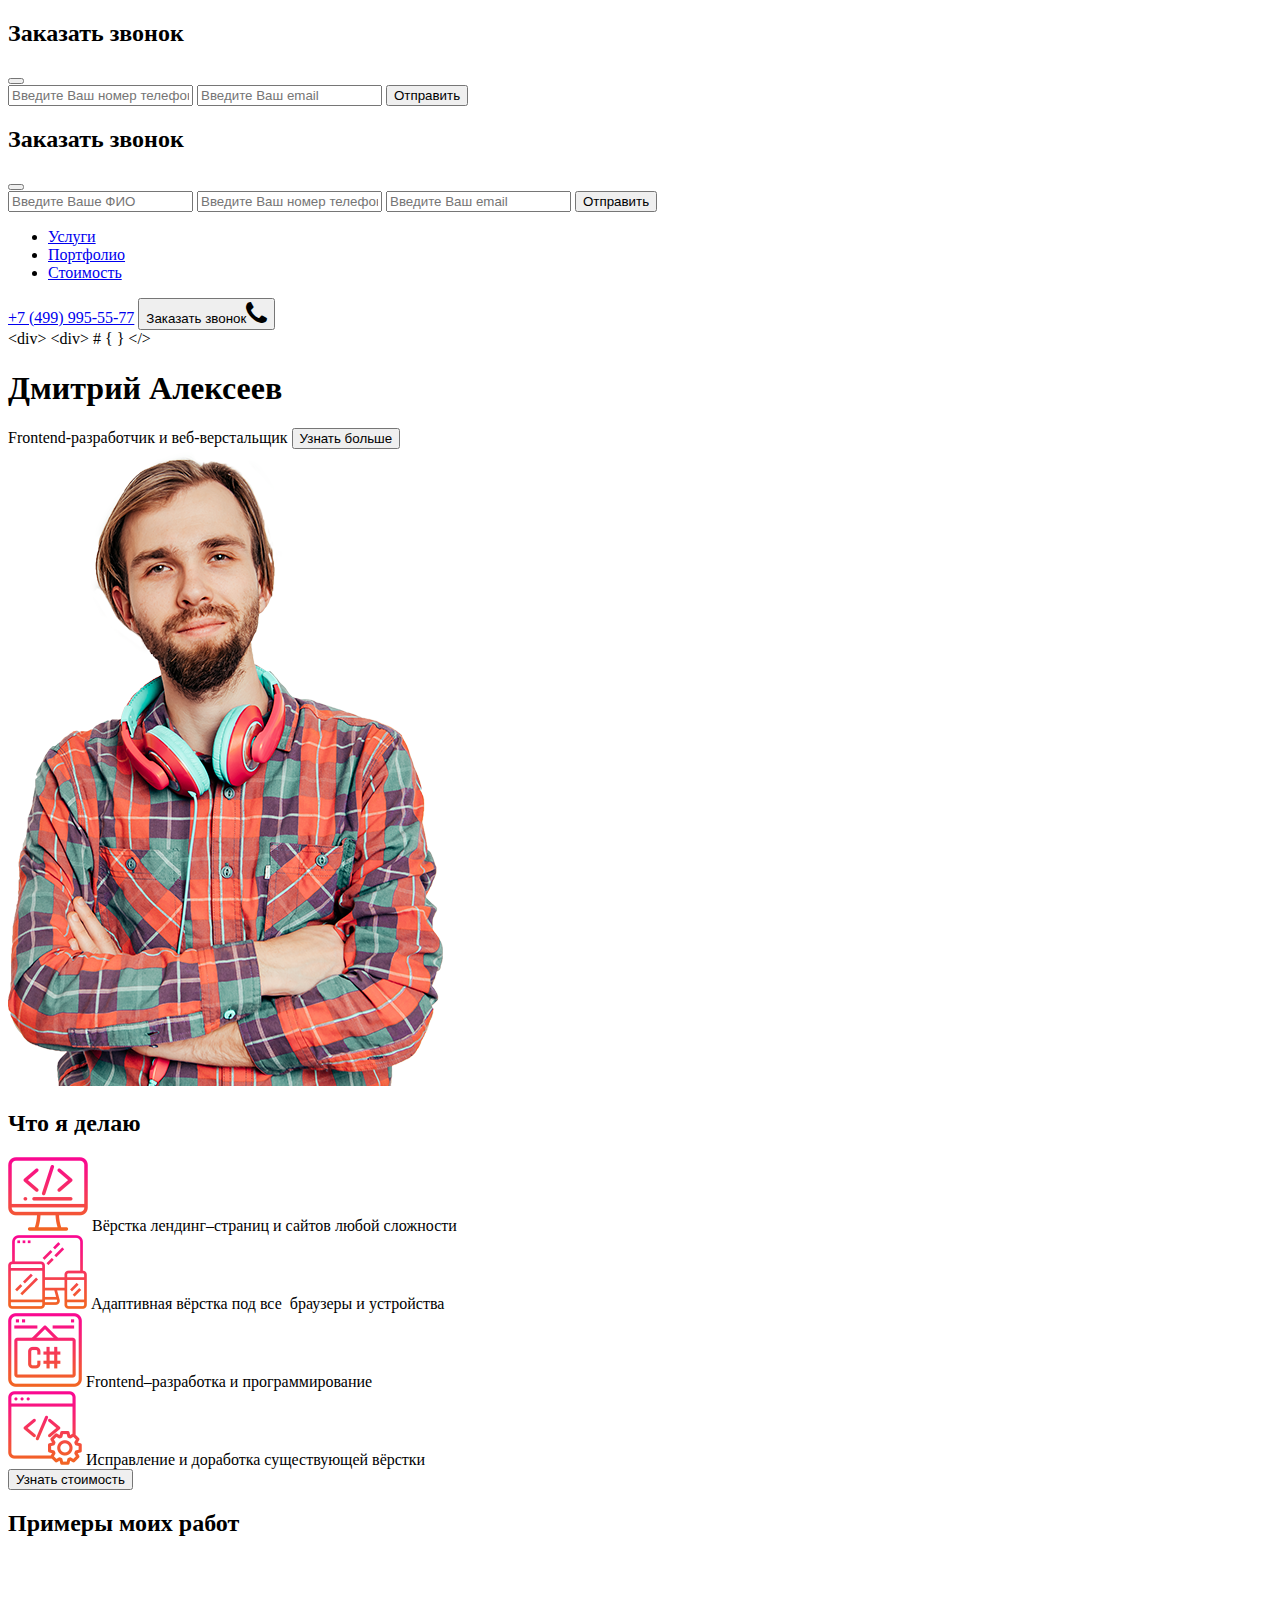
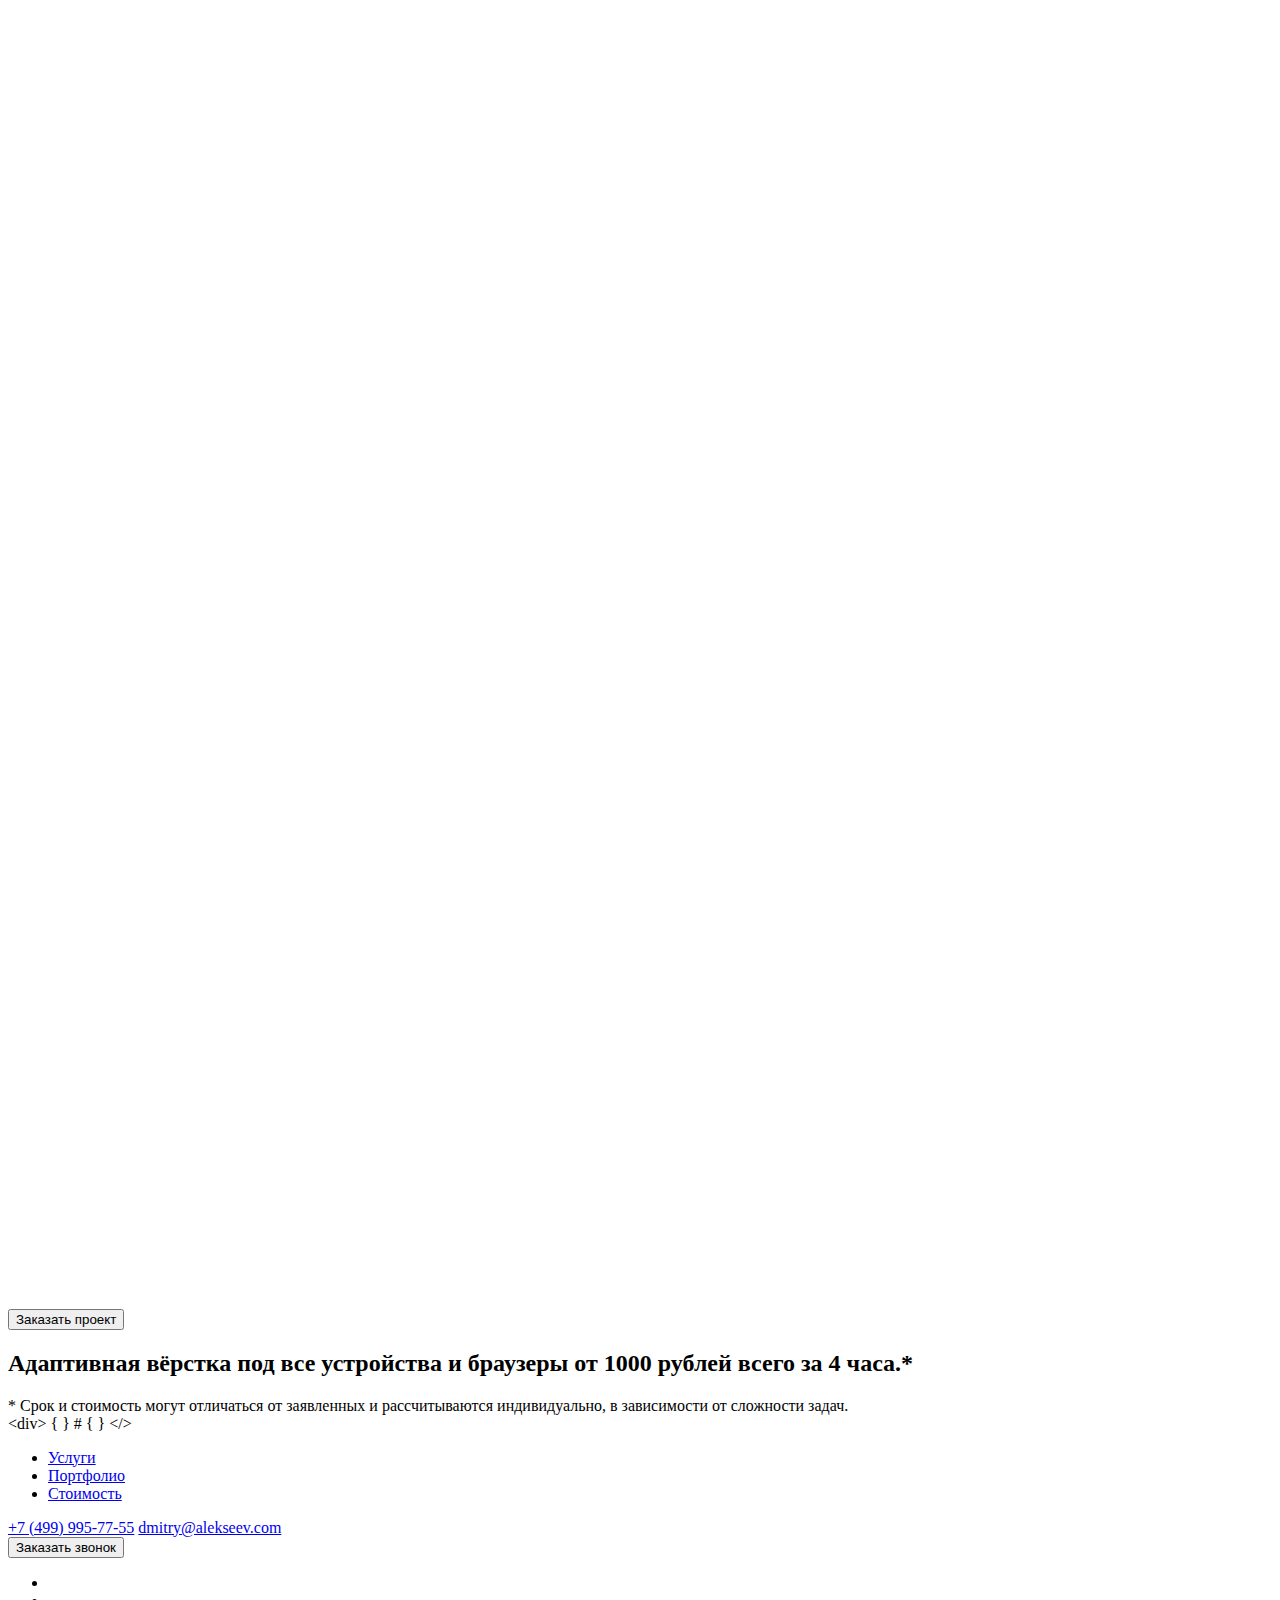
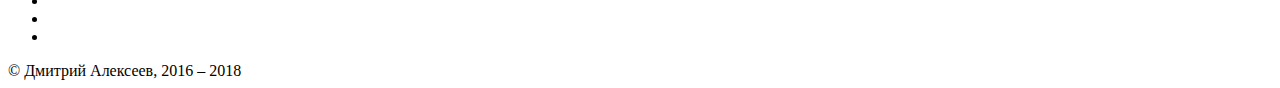
==== commit 12c828a9: "Html tegs position fixsed, hover to all interactive elements added, social icons sprite changed, hea" ====
--- a/index.html
+++ b/index.html
@@ -38,7 +38,7 @@
       </div>
       <div class="modal-body">
         <form action="#" class="modal-form">
-          <input class="modal-form__phone" type="text" placeholder="Введите Ваш номер телефона">
+          <input class="modal-form__phone" type="tel" placeholder="Введите Ваш номер телефона">
           <input class="modal-form__mail" type="email" placeholder="Введите Ваш email">
           <input class="modal-form__btn" type="submit" value="Отправить">
         </form>
@@ -54,7 +54,7 @@
       <div class="modal-body">
         <form action="#" class="modal-form">
           <input class="modal-form__name" type="text" placeholder="Введите Ваше ФИО" name="phone">
-          <input class="modal-form__phone" type="text" placeholder="Введите Ваш номер телефона" name="phone">
+          <input class="modal-form__phone" type="tel" placeholder="Введите Ваш номер телефона" name="phone">
           <input class="modal-form__mail" type="email" placeholder="Введите Ваш email" name="mail">
           <input class="modal-form__btn" type="submit" value="Отправить">
         </form>
@@ -79,8 +79,7 @@
       </div>
       <div class="header-contact flex-container">
         <a href="tel:+74999955577" class="header-contact__phone">+7 (499) 995-55-77</a>
-        <button class="header-contact__button button_empty">Заказать звонок</button>
-        <button class="mob-btn"><span><i class="fa fa-phone fa-2x" aria-hidden="true"></i></span></button>
+        <button class="header-contact__button button_empty"> <span>Заказать звонок<i class="fa fa-phone fa-2x" aria-hidden="true"></i></span></button>
       </div>
       <div class="html-tegs">
         <span class="html-teg__item header__item_div">&lt;div&gt; </span>
@@ -175,8 +174,8 @@
     </section>
     <section class="price" id="price">
       <div class="container">
-        <h3 class="price__title">Адаптивная вёрстка под все устройства и&nbsp;браузеры от 1000 рублей всего
-          за&nbsp;4&nbsp;часа.*</h3>
+        <h2 class="price__title">Адаптивная вёрстка под все устройства и&nbsp;браузеры от 1000 рублей всего
+          за&nbsp;4&nbsp;часа.*</h2>
         <div class="price__desc">
           <span class="price__desc-text">* Срок и стоимость могут отличаться от заявленных и рассчитываются
             индивидуально, в зависимости от сложности задач.</span>
@@ -193,11 +192,13 @@
   </main>
   <footer class="footer">
     <div class="container flex-container">
-      <ul class="footer-nav">
-        <li class="footer-nav__items"><a href="#">Услуги</a></li>
-        <li class="footer-nav__items"><a href="#">Портфолио</a></li>
-        <li class="footer-nav__items"><a href="#">Стоимость</a></li>
-      </ul>
+      <nav class="nav-wrapper">
+        <ul class="footer-nav">
+          <li class="footer-nav__items"><a href="#">Услуги</a></li>
+          <li class="footer-nav__items"><a href="#">Портфолио</a></li>
+          <li class="footer-nav__items"><a href="#">Стоимость</a></li>
+        </ul>
+      </nav>
       <div class="contacts-wrapper">
         <a class="footer-phone" href="tel:+74999957755">+7 (499) 995-77-55</a>
         <a class="footer-mail" href="mailto:dmitry@alekseev.com">dmitry@alekseev.com</a>
@@ -205,10 +206,10 @@
       <div class="social-icon-wrapper">
         <button class="button_empty footer-btn">Заказать звонок</button>
         <ul class="socials-icons">
-          <li class="socials-icons_vk"><a href="http://vk.com/jjuchara" target="_blank"></a></li>
-          <li class="socials-icons_fb"><a href="https://www.facebook.com/jjuchara" target="_blank"></a></li>
-          <li class="socials-icons_tw"><a href="https://twitter.com" target="_blank"></a></li>
-          <li class="socials-icons_ig"><a href="https://www.instagram.com/jjuchara/" target="_blank"></a></li>
+          <li class=" sprite socials-icons_vk"><a href="http://vk.com/jjuchara" target="_blank"></a></li>
+          <li class="sprite socials-icons_fb"><a href="https://www.facebook.com/jjuchara" target="_blank"></a></li>
+          <li class="sprite socials-icons_tw"><a href="https://twitter.com" target="_blank"></a></li>
+          <li class="sprite socials-icons_ig"><a href="https://www.instagram.com/jjuchara/" target="_blank"></a></li>
         </ul>
       </div>
     </div>
